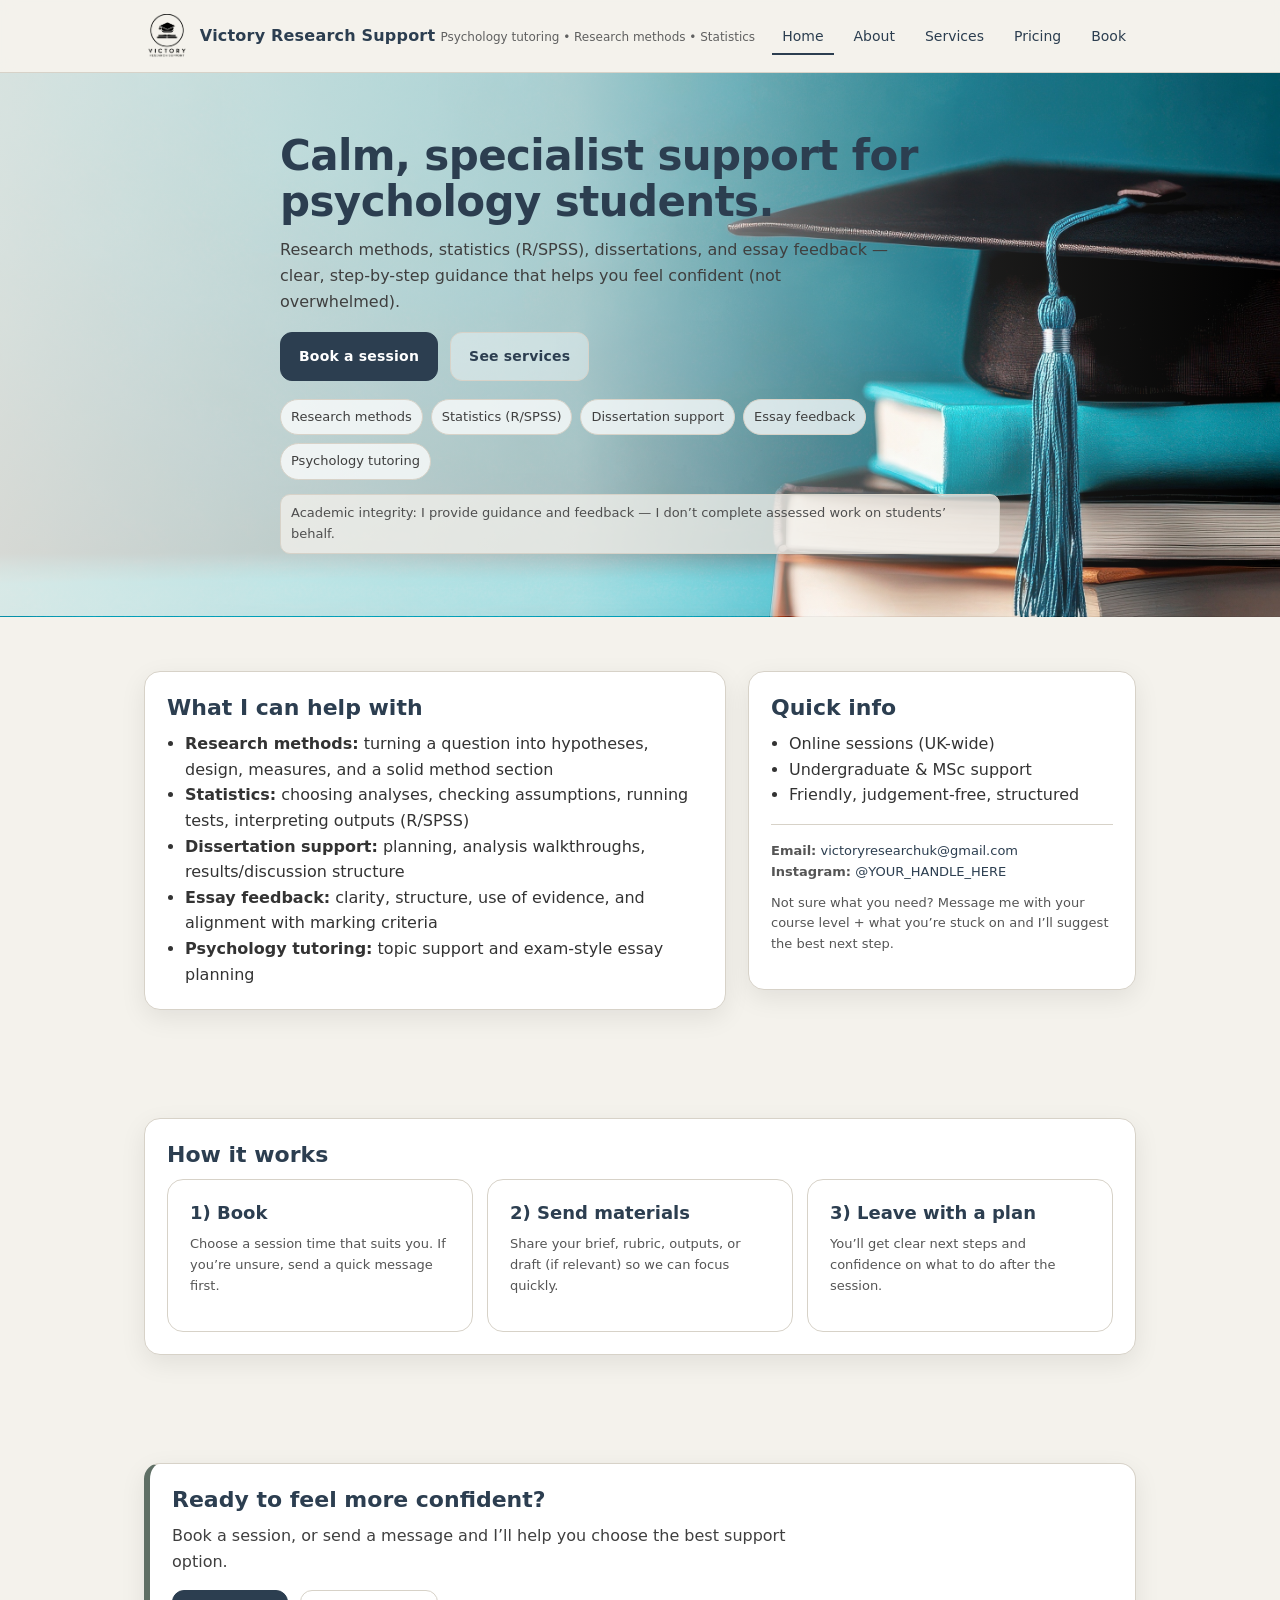
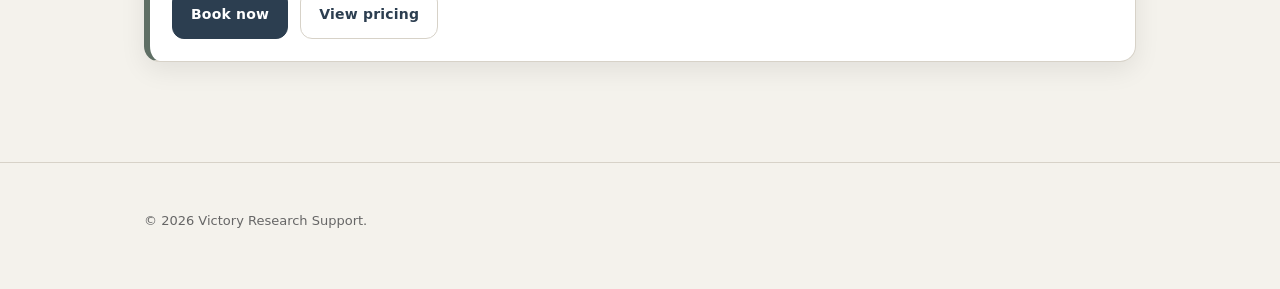
==== index.html @ 33cc338d "Update index.html" ====
<!doctype html>
<html lang="en">
<head>
  <meta charset="utf-8" />
  <meta name="viewport" content="width=device-width, initial-scale=1" />

  <title>Victory Research Support | Psychology Tutoring, Research Methods & Statistics</title>
  <meta name="description" content="Calm, specialist support for UK psychology students: research methods, statistics (R/SPSS), dissertation guidance, essay feedback, and 1:1 psychology tutoring." />

  <!-- Favicon -->
  <link rel="icon" type="image/png" href="assets/favicon.png" />

  <!-- Site CSS -->
  <link rel="stylesheet" href="assets/style.css" />
</head>

<body>
<header>
  <div class="container nav">
    <div class="brand">
      <a href="index.html" style="display:flex; align-items:center; gap:10px; text-decoration:none;">
        <img src="assets/logo.png" alt="Victory Research Support logo" class="logo">
        <div>
          <strong>Victory Research Support</strong>
          <span class="tag-desktop">Psychology tutoring • Research methods • Statistics </span>
          <span class="tag-mobile">Psychology • Methods • Statistics </span>
        </div>
      </a>
    </div>

    <nav class="links">
      <a class="active" href="index.html">Home</a>
      <a href="about.html">About</a>
      <a href="services.html">Services</a>
      <a href="pricing.html">Pricing</a>
      <a href="contact.html">Book</a>
    </nav>
  </div>
</header>

<main>

  <!-- HERO (Banner image + overlay text) -->
  <section class="hero-banner" style="
    position:relative;
    min-height:480px;
    display:flex;
    align-items:center;
    background-image:url('assets/banner.jpeg');
    background-size:cover;
    background-position:center;
  ">
    <!-- soft overlay for readable text -->
    <div style="
      position:absolute; inset:0;
      background: linear-gradient(to right,
        rgba(244,242,236,0.88) 0%,
        rgba(244,242,236,0.68) 45%,
        rgba(244,242,236,0.12) 75%,
        rgba(244,242,236,0.00) 100%);
    "></div>

    <div class="container" style="position:relative; z-index:1;">
      <div style="max-width:720px; padding-top:10px;">
        <h1 style="margin-top:0;">Calm, specialist support for psychology students.</h1>
        <p class="subtitle" style="max-width:620px;">
          Research methods, statistics (R/SPSS), dissertations, and essay feedback — clear, step-by-step guidance that helps you feel confident (not overwhelmed).
        </p>

        <div class="cta-row">
          <a class="btn" href="contact.html">Book a session</a>
          <a class="btn secondary" href="services.html">See services</a>
        </div>

        <div class="pill-row" style="margin-top:18px;">
          <span class="pill">Research methods</span>
          <span class="pill">Statistics (R/SPSS)</span>
          <span class="pill">Dissertation support</span>
          <span class="pill">Essay feedback</span>
          <span class="pill">Psychology tutoring</span>
        </div>

        <p class="small" style="
          margin-top:14px;
          color:#4f4f4f;
          background: rgba(244,242,236,0.75);
          display:inline-block;
          padding:8px 10px;
          border-radius:10px;
          border:1px solid var(--soft);
        ">
          Academic integrity: I provide guidance and feedback — I don’t complete assessed work on students’ behalf.
        </p>

      </div>
    </div>
  </section>

  <!-- QUICK INFO + WHO IT'S FOR -->
  <section style="padding:26px 0;">
    <div class="container">
      <div class="hero-grid">
        <div class="card">
          <h2 style="margin-top:0;">What I can help with</h2>
          <ul>
            <li><strong>Research methods:</strong> turning a question into hypotheses, design, measures, and a solid method section</li>
            <li><strong>Statistics:</strong> choosing analyses, checking assumptions, running tests, interpreting outputs (R/SPSS)</li>
            <li><strong>Dissertation support:</strong> planning, analysis walkthroughs, results/discussion structure</li>
            <li><strong>Essay feedback:</strong> clarity, structure, use of evidence, and alignment with marking criteria</li>
            <li><strong>Psychology tutoring:</strong> topic support and exam-style essay planning</li>
          </ul>
        </div>

        <div class="card">
          <h2 style="margin-top:0;">Quick info</h2>
          <ul>
            <li>Online sessions (UK-wide)</li>
            <li>Undergraduate & MSc support</li>
            <li>Friendly, judgement-free, structured</li>
          </ul>

          <hr style="border:none;border-top:1px solid var(--soft); margin:16px 0;">

          <p class="small" style="margin:0;">
            <strong>Email:</strong> <a href="mailto:victoryresearchuk@gmail.com">victoryresearchuk@gmail.com</a><br/>
            <strong>Instagram:</strong> <a href="https://instagram.com/YOUR_HANDLE_HERE">@YOUR_HANDLE_HERE</a>
          </p>

          <p class="small" style="margin-top:10px;">
            Not sure what you need? Message me with your course level + what you’re stuck on and I’ll suggest the best next step.
          </p>
        </div>
      </div>
    </div>
  </section>

  <!-- 3 STEP PROCESS -->
  <section style="padding:26px 0;">
    <div class="container">
      <div class="card">
        <h2 style="margin-top:0;">How it works</h2>
        <div class="grid-3">
          <div class="card" style="box-shadow:none;">
            <h2 style="font-size:18px;margin-top:0;">1) Book</h2>
            <p class="small">Choose a session time that suits you. If you’re unsure, send a quick message first.</p>
          </div>
          <div class="card" style="box-shadow:none;">
            <h2 style="font-size:18px;margin-top:0;">2) Send materials</h2>
            <p class="small">Share your brief, rubric, outputs, or draft (if relevant) so we can focus quickly.</p>
          </div>
          <div class="card" style="box-shadow:none;">
            <h2 style="font-size:18px;margin-top:0;">3) Leave with a plan</h2>
            <p class="small">You’ll get clear next steps and confidence on what to do after the session.</p>
          </div>
        </div>
      </div>
    </div>
  </section>

  <!-- CALL TO ACTION -->
  <section style="padding:26px 0 42px;">
    <div class="container">
      <div class="card" style="border-left:6px solid var(--sage);">
        <h2 style="margin-top:0;">Ready to feel more confident?</h2>
        <p class="subtitle" style="margin-bottom:14px;">
          Book a session, or send a message and I’ll help you choose the best support option.
        </p>
        <div class="cta-row">
          <a class="btn" href="contact.html">Book now</a>
          <a class="btn secondary" href="pricing.html">View pricing</a>
        </div>
      </div>
    </div>
  </section>

  <footer>
    <div class="container">
      © <span id="year"></span> Victory Research Support.
    </div>
  </footer>

</main>

<script>
  document.getElementById("year").textContent = new Date().getFullYear();
</script>
</body>
</html>
---- assets/style.css ----
:root{
  --sage:#5F6F65;
  --navy:#2C3E50;
  --cream:#F4F2EC;
  --text:#333333;
  --soft:#D7D2C8;
  --white:#FFFFFF;

  /* subtle “site” values */
  --radius: 16px;
  --shadow: 0 8px 26px rgba(0,0,0,0.08);
}

*{box-sizing:border-box}

html, body { height: 100%; }

body{
  margin:0;
  font-family: ui-sans-serif, system-ui, -apple-system, Segoe UI, Roboto, Helvetica, Arial;
  color:var(--text);
  background:var(--cream);
  line-height:1.6;
}

a{color:var(--navy); text-decoration:none}
a:hover{text-decoration:underline}

.container{
  max-width:1040px;
  margin:0 auto;
  padding:28px 24px; /* slightly more breathing room */
}

/* ---------------------------
   Header / Nav
--------------------------- */

header{
  position:sticky;
  top:0;
  background:rgba(244,242,236,0.92);
  backdrop-filter: blur(8px);
  border-bottom:1px solid var(--soft);
  z-index:10;
}

header .container{
  padding-top:14px;
  padding-bottom:14px;
}

.nav{
  display:flex;
  align-items:center;
  justify-content:space-between;
  gap:16px;
}

/* Brand block */
.brand{
  display:flex;
  flex-direction:column;
  gap:2px;
}

.brand strong{
  color:var(--navy);
  font-size:16px;
  letter-spacing:0.2px;
  line-height:1.2;
}

.brand span{
  font-size:12px;
  color:#606060;
}

/* Logo */
.logo{
  height:44px;  /* slightly smaller = cleaner header */
  width:auto;
  display:block;
}

/* Nav links */
.links{
  display:flex;
  flex-wrap:wrap;
  align-items:center;
  gap:10px;
  font-size:14px;
}

.links a{
  padding:8px 10px;
  border-radius:10px;
  color:var(--navy);
  font-weight:500;
  text-decoration:none;
  transition: background 0.15s ease, transform 0.15s ease;
}

.links a:hover{
  background:rgba(255,255,255,0.6);
  text-decoration:none;
}

.links a.active{
  background:transparent;
  border:none;
  border-radius:0;
  box-shadow: inset 0 -2px 0 var(--navy); /* clean underline active state */
}

/* ---------------------------
   Cards / Typography
--------------------------- */

.card{
  background:var(--white);
  border:1px solid var(--soft);
  border-radius:var(--radius);
  padding:22px;
  box-shadow: var(--shadow);
}

h1{
  margin:0 0 12px;
  color:var(--navy);
  line-height:1.1;
  font-size:42px;
  letter-spacing:-0.6px;
}

h2{
  margin:0 0 10px;
  color:var(--navy);
  font-size:22px;
  line-height:1.25;
}

p{margin:0 0 12px}

.small{
  font-size:13px;
  color:#555;
}

/* ---------------------------
   Layout blocks
--------------------------- */

section{
  padding:22px 0;
}

.hero{
  padding:42px 0 18px;
}

.hero-grid{
  display:grid;
  grid-template-columns: 1.2fr 0.8fr;
  gap:22px;
  align-items:start;
}

.subtitle{
  font-size:16px;
  margin:0 0 18px;
  color:#3f3f3f;
  max-width: 62ch;
}

/* Pills */
.pill-row{
  display:flex;
  flex-wrap:wrap;
  gap:8px;          /* tighter */
  margin-top:14px;
}

.pill{
  border:1px solid var(--soft);
  background: rgba(255,255,255,0.75);
  padding:7px 10px; /* slightly tighter */
  border-radius:999px;
  font-size:13px;
  color:#3f3f3f;
}

/* Buttons */
.cta-row{
  display:flex;
  flex-wrap:wrap;
  gap:12px;
  margin-top:16px;
}

.btn{
  display:inline-block;
  padding:12px 18px;
  border-radius:12px;
  border:1px solid var(--navy);
  background:var(--navy);
  color:#fff;
  font-weight:600;
  font-size:14px;
  letter-spacing:0.2px;
  text-decoration:none;
  transition: transform 0.15s ease, opacity 0.15s ease;
}

.btn:hover{
  opacity:0.92;
  transform: translateY(-1px);
  text-decoration:none;
}

.btn.secondary{
  background:rgba(255,255,255,0.4);
  color:var(--navy);
  border:1px solid var(--soft);
}

.btn.secondary:hover{
  background:rgba(255,255,255,0.65);
}

/* 3-column grids */
.grid-3{
  display:grid;
  grid-template-columns: repeat(3, 1fr);
  gap:14px;
}

ul{
  margin:10px 0 0;
  padding-left:18px;
}

/* Footer */
footer{
  margin-top:30px;
  padding:20px 0 30px;
  border-top:1px solid var(--soft);
  color:#666;
  font-size:13px;
}

/* ---------------------------
   Hero banner helper class (optional)
   If you use .hero-banner in index.html
--------------------------- */

.hero-banner{
  border-bottom:1px solid rgba(0,0,0,0.06);
}

/* ---------------------------
   Responsive
--------------------------- */

@media (max-width: 860px){
  .hero-grid{grid-template-columns:1fr}
  h1{font-size:34px}
  .grid-3{grid-template-columns:1fr}
}

@media (max-width: 600px){
  .container{ padding:22px 16px; }
  header .container{ padding-top:12px; padding-bottom:12px; }

  .links{
    gap:6px;
    justify-content:flex-end;
  }

  .links a{
    padding:8px 8px;
  }

  .logo{ height:40px; }
}
/* ---------------------------
   Mobile improvements
--------------------------- */
@media (max-width: 700px){

  /* Header: stack brand + nav */
  .nav{
    flex-direction: column;
    align-items: flex-start;
    gap: 10px;
  }

  /* Keep brand compact */
  .brand a{
    align-items: center !important;
    gap: 10px !important;
  }

  .brand strong{
    font-size: 15px;
  }

  .brand span{
    font-size: 12px;
    line-height: 1.2;
    max-width: 32ch;     /* prevents the tagline from sprawling */
  }

  /* Nav: tidy “chips” row */
  .links{
    width: 100%;
    justify-content: flex-start;
    gap: 8px;
  }

  .links a{
    background: rgba(255,255,255,0.65);
    border: 1px solid var(--soft);
    border-radius: 999px;
    padding: 8px 12px;
    font-size: 13px;
    line-height: 1;
  }

  .links a.active{
    box-shadow: none;
    border-color: var(--navy);
    background: rgba(255,255,255,0.9);
  }

  /* Hero: reduce text sizes + spacing */
  h1{
    font-size: 30px;
    line-height: 1.1;
  }

  .subtitle{
    font-size: 15px;
    margin-bottom: 14px;
  }

  /* Buttons: full width feels nicer on mobile */
  .cta-row{
    flex-direction: column;
    align-items: stretch;
    gap: 10px;
  }

  .btn{
    width: 100%;
    text-align: center;
    padding: 12px 16px;
    border-radius: 14px;
  }

  /* Pills: smaller + tighter */
  .pill-row{
    gap: 8px;
  }

  .pill{
    font-size: 12px;
    padding: 7px 10px;
  }

  /* Reduce container padding so it doesn’t feel “squeezed” */
  .container{
    padding: 18px 16px;
  }
}
@media (max-width: 700px){
  .hero-banner{
    min-height: 420px;
  }
}
.tag-mobile{ display:none; }

@media (max-width:700px){
  .tag-desktop{ display:none; }
  .tag-mobile{ display:block; }
}
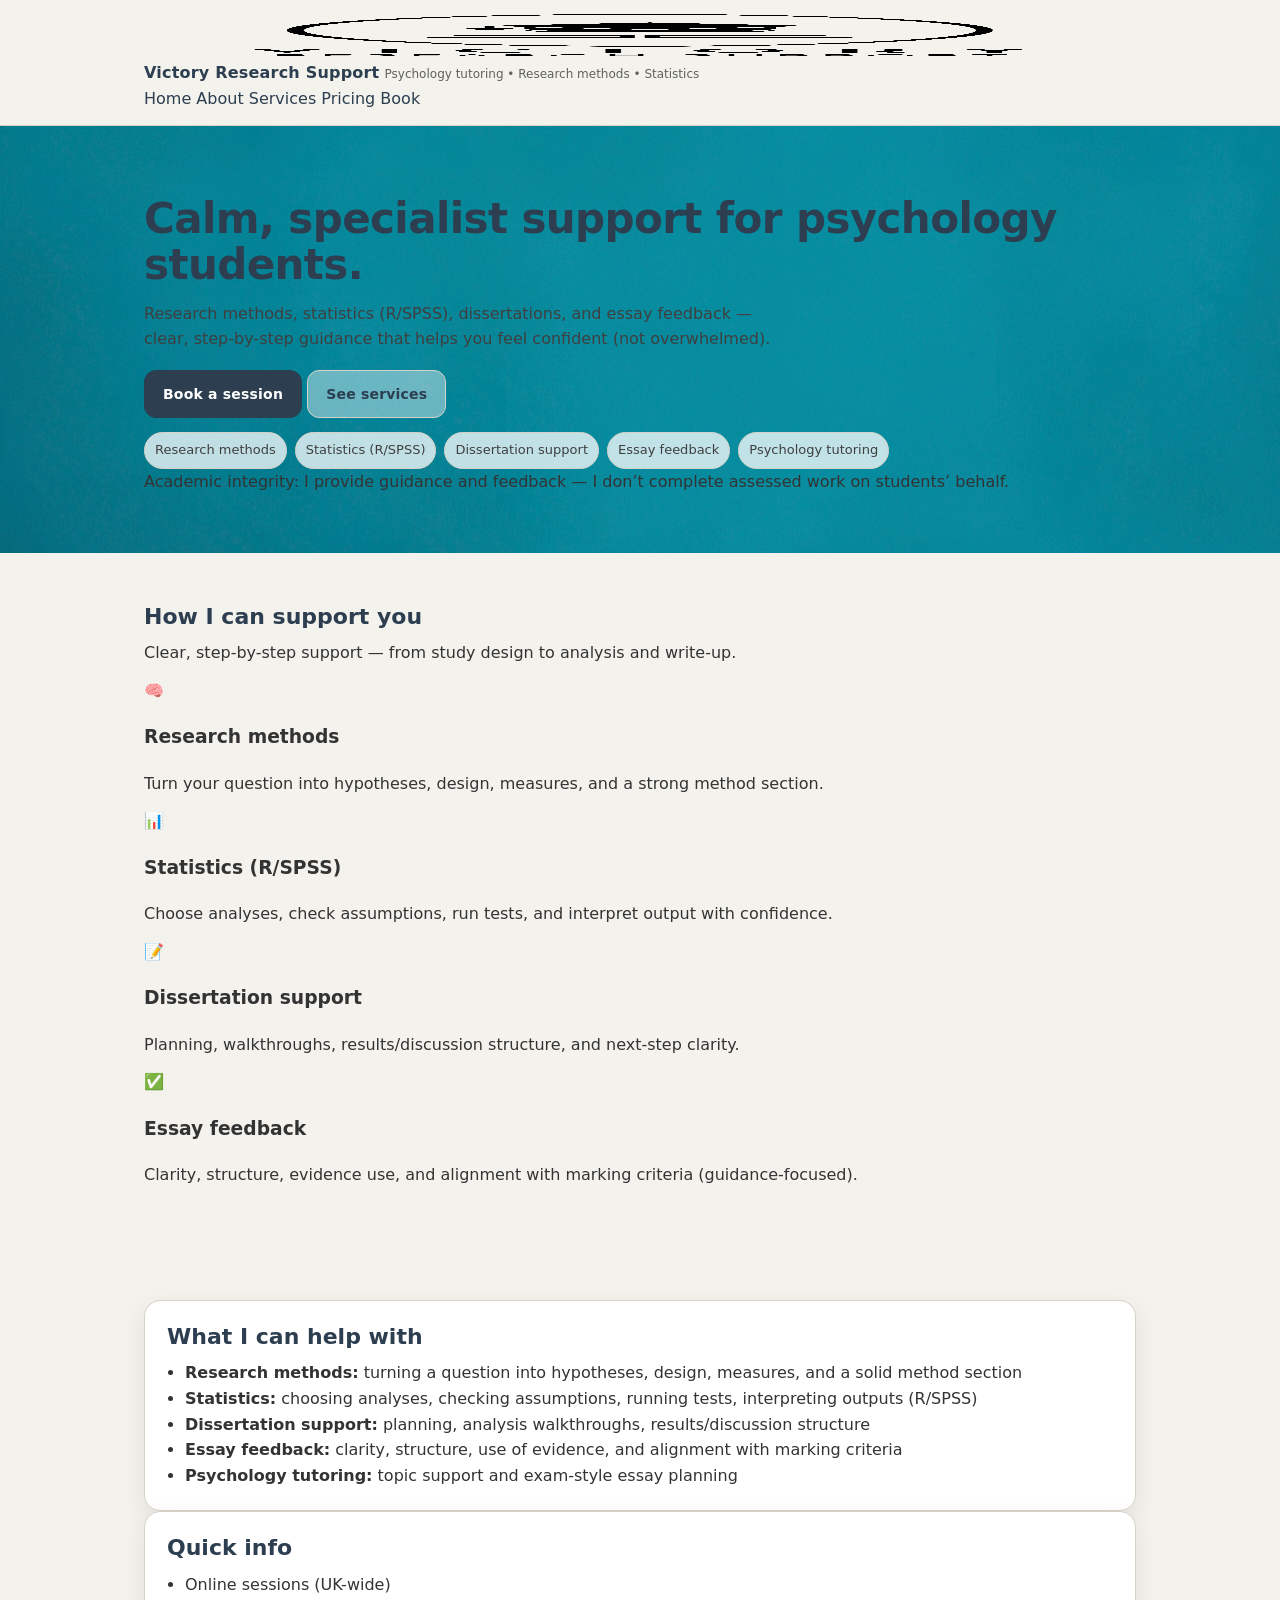
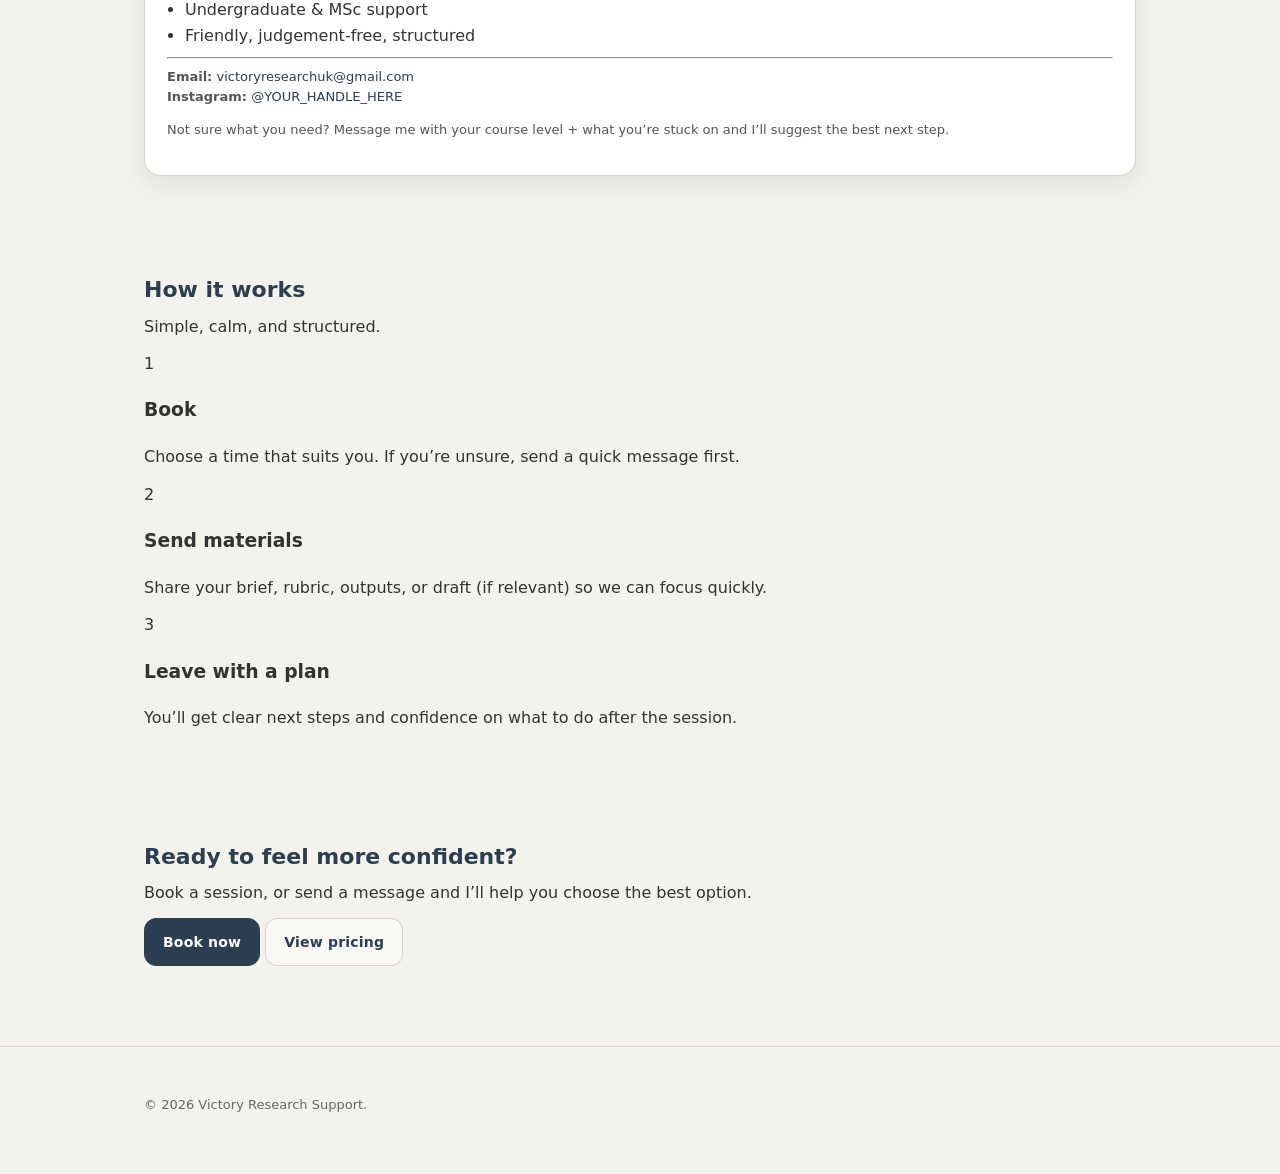
==== commit 9cbc51bc: "Update index.html" ====
--- a/index.html
+++ b/index.html
@@ -15,64 +15,50 @@
 </head>
 
 <body>
-<header>
-  <div class="container nav">
-    <div class="brand">
-      <a href="index.html" style="display:flex; align-items:center; gap:10px; text-decoration:none;">
-        <img src="assets/logo.png" alt="Victory Research Support logo" class="logo">
-        <div>
-          <strong>Victory Research Support</strong>
-          <span class="tag-desktop">Psychology tutoring • Research methods • Statistics </span>
-          <span class="tag-mobile">Psychology • Methods • Statistics </span>
-        </div>
-      </a>
-    </div>
-
-    <nav class="links">
+
+<header class="site-header">
+  <div class="container header-inner">
+
+    <a class="brand" href="index.html">
+      <img src="assets/logo.png" alt="Victory Research Support logo" class="logo" />
+      <div class="brand-text">
+        <strong>Victory Research Support</strong>
+        <span class="tag tag-desktop">Psychology tutoring • Research methods • Statistics</span>
+        <span class="tag tag-mobile">Psychology • Methods • Statistics</span>
+      </div>
+    </a>
+
+    <nav class="nav-links" aria-label="Primary navigation">
       <a class="active" href="index.html">Home</a>
       <a href="about.html">About</a>
       <a href="services.html">Services</a>
       <a href="pricing.html">Pricing</a>
       <a href="contact.html">Book</a>
     </nav>
+
   </div>
 </header>
 
 <main>
 
-  <!-- HERO (Banner image + overlay text) -->
-  <section class="hero-banner" style="
-    position:relative;
-    min-height:480px;
-    display:flex;
-    align-items:center;
-    background-image:url('assets/banner.jpeg');
-    background-size:cover;
-    background-position:center;
-  ">
-    <!-- soft overlay for readable text -->
-    <div style="
-      position:absolute; inset:0;
-      background: linear-gradient(to right,
-        rgba(244,242,236,0.88) 0%,
-        rgba(244,242,236,0.68) 45%,
-        rgba(244,242,236,0.12) 75%,
-        rgba(244,242,236,0.00) 100%);
-    "></div>
-
-    <div class="container" style="position:relative; z-index:1;">
-      <div style="max-width:720px; padding-top:10px;">
-        <h1 style="margin-top:0;">Calm, specialist support for psychology students.</h1>
-        <p class="subtitle" style="max-width:620px;">
-          Research methods, statistics (R/SPSS), dissertations, and essay feedback — clear, step-by-step guidance that helps you feel confident (not overwhelmed).
+  <!-- HERO -->
+  <section class="hero" style="background-image:url('assets/banner.jpeg');">
+    <div class="hero-overlay" aria-hidden="true"></div>
+
+    <div class="container hero-inner">
+      <div class="hero-content">
+        <h1>Calm, specialist support for psychology students.</h1>
+        <p class="subtitle">
+          Research methods, statistics (R/SPSS), dissertations, and essay feedback —
+          clear, step-by-step guidance that helps you feel confident (not overwhelmed).
         </p>
 
-        <div class="cta-row">
-          <a class="btn" href="contact.html">Book a session</a>
+        <div class="button-row">
+          <a class="btn primary" href="contact.html">Book a session</a>
           <a class="btn secondary" href="services.html">See services</a>
         </div>
 
-        <div class="pill-row" style="margin-top:18px;">
+        <div class="pill-row">
           <span class="pill">Research methods</span>
           <span class="pill">Statistics (R/SPSS)</span>
           <span class="pill">Dissertation support</span>
@@ -80,28 +66,55 @@
           <span class="pill">Psychology tutoring</span>
         </div>
 
-        <p class="small" style="
-          margin-top:14px;
-          color:#4f4f4f;
-          background: rgba(244,242,236,0.75);
-          display:inline-block;
-          padding:8px 10px;
-          border-radius:10px;
-          border:1px solid var(--soft);
-        ">
+        <p class="integrity">
           Academic integrity: I provide guidance and feedback — I don’t complete assessed work on students’ behalf.
         </p>
-
-      </div>
-    </div>
-  </section>
-
-  <!-- QUICK INFO + WHO IT'S FOR -->
-  <section style="padding:26px 0;">
-    <div class="container">
-      <div class="hero-grid">
+      </div>
+    </div>
+  </section>
+
+  <!-- FEATURE TILES STRIP -->
+  <section class="section section-alt">
+    <div class="container">
+      <div class="section-head">
+        <h2>How I can support you</h2>
+        <p class="lead">Clear, step-by-step support — from study design to analysis and write-up.</p>
+      </div>
+
+      <div class="tiles">
+        <article class="tile accent-sage">
+          <div class="tile-icon">🧠</div>
+          <h3>Research methods</h3>
+          <p>Turn your question into hypotheses, design, measures, and a strong method section.</p>
+        </article>
+
+        <article class="tile accent-navy">
+          <div class="tile-icon">📊</div>
+          <h3>Statistics (R/SPSS)</h3>
+          <p>Choose analyses, check assumptions, run tests, and interpret output with confidence.</p>
+        </article>
+
+        <article class="tile accent-amber">
+          <div class="tile-icon">📝</div>
+          <h3>Dissertation support</h3>
+          <p>Planning, walkthroughs, results/discussion structure, and next-step clarity.</p>
+        </article>
+
+        <article class="tile accent-teal">
+          <div class="tile-icon">✅</div>
+          <h3>Essay feedback</h3>
+          <p>Clarity, structure, evidence use, and alignment with marking criteria (guidance-focused).</p>
+        </article>
+      </div>
+    </div>
+  </section>
+
+  <!-- TWO CARDS: HELP + QUICK INFO -->
+  <section class="section">
+    <div class="container">
+      <div class="two-col">
         <div class="card">
-          <h2 style="margin-top:0;">What I can help with</h2>
+          <h2>What I can help with</h2>
           <ul>
             <li><strong>Research methods:</strong> turning a question into hypotheses, design, measures, and a solid method section</li>
             <li><strong>Statistics:</strong> choosing analyses, checking assumptions, running tests, interpreting outputs (R/SPSS)</li>
@@ -112,21 +125,21 @@
         </div>
 
         <div class="card">
-          <h2 style="margin-top:0;">Quick info</h2>
+          <h2>Quick info</h2>
           <ul>
             <li>Online sessions (UK-wide)</li>
             <li>Undergraduate & MSc support</li>
             <li>Friendly, judgement-free, structured</li>
           </ul>
 
-          <hr style="border:none;border-top:1px solid var(--soft); margin:16px 0;">
-
-          <p class="small" style="margin:0;">
+          <hr class="divider" />
+
+          <p class="small">
             <strong>Email:</strong> <a href="mailto:victoryresearchuk@gmail.com">victoryresearchuk@gmail.com</a><br/>
             <strong>Instagram:</strong> <a href="https://instagram.com/YOUR_HANDLE_HERE">@YOUR_HANDLE_HERE</a>
           </p>
 
-          <p class="small" style="margin-top:10px;">
+          <p class="small">
             Not sure what you need? Message me with your course level + what you’re stuck on and I’ll suggest the best next step.
           </p>
         </div>
@@ -134,46 +147,54 @@
     </div>
   </section>
 
-  <!-- 3 STEP PROCESS -->
-  <section style="padding:26px 0;">
-    <div class="container">
-      <div class="card">
-        <h2 style="margin-top:0;">How it works</h2>
-        <div class="grid-3">
-          <div class="card" style="box-shadow:none;">
-            <h2 style="font-size:18px;margin-top:0;">1) Book</h2>
-            <p class="small">Choose a session time that suits you. If you’re unsure, send a quick message first.</p>
-          </div>
-          <div class="card" style="box-shadow:none;">
-            <h2 style="font-size:18px;margin-top:0;">2) Send materials</h2>
-            <p class="small">Share your brief, rubric, outputs, or draft (if relevant) so we can focus quickly.</p>
-          </div>
-          <div class="card" style="box-shadow:none;">
-            <h2 style="font-size:18px;margin-top:0;">3) Leave with a plan</h2>
-            <p class="small">You’ll get clear next steps and confidence on what to do after the session.</p>
-          </div>
-        </div>
-      </div>
-    </div>
-  </section>
-
-  <!-- CALL TO ACTION -->
-  <section style="padding:26px 0 42px;">
-    <div class="container">
-      <div class="card" style="border-left:6px solid var(--sage);">
-        <h2 style="margin-top:0;">Ready to feel more confident?</h2>
-        <p class="subtitle" style="margin-bottom:14px;">
-          Book a session, or send a message and I’ll help you choose the best support option.
-        </p>
-        <div class="cta-row">
-          <a class="btn" href="contact.html">Book now</a>
+  <!-- HOW IT WORKS -->
+  <section class="section section-muted">
+    <div class="container">
+      <div class="section-head">
+        <h2>How it works</h2>
+        <p class="lead">Simple, calm, and structured.</p>
+      </div>
+
+      <div class="steps">
+        <div class="step">
+          <div class="step-num">1</div>
+          <h3>Book</h3>
+          <p>Choose a time that suits you. If you’re unsure, send a quick message first.</p>
+        </div>
+
+        <div class="step">
+          <div class="step-num">2</div>
+          <h3>Send materials</h3>
+          <p>Share your brief, rubric, outputs, or draft (if relevant) so we can focus quickly.</p>
+        </div>
+
+        <div class="step">
+          <div class="step-num">3</div>
+          <h3>Leave with a plan</h3>
+          <p>You’ll get clear next steps and confidence on what to do after the session.</p>
+        </div>
+      </div>
+    </div>
+  </section>
+
+  <!-- CTA STRIP -->
+  <section class="section section-cta">
+    <div class="container">
+      <div class="cta-box">
+        <div class="cta-text">
+          <h2>Ready to feel more confident?</h2>
+          <p class="lead">Book a session, or send a message and I’ll help you choose the best option.</p>
+        </div>
+
+        <div class="cta-actions">
+          <a class="btn primary" href="contact.html">Book now</a>
           <a class="btn secondary" href="pricing.html">View pricing</a>
         </div>
       </div>
     </div>
   </section>
 
-  <footer>
+  <footer class="site-footer">
     <div class="container">
       © <span id="year"></span> Victory Research Support.
     </div>
@@ -184,5 +205,6 @@
 <script>
   document.getElementById("year").textContent = new Date().getFullYear();
 </script>
+
 </body>
 </html>
--- a/assets/style.css
+++ b/assets/style.css
@@ -6,13 +6,11 @@
   --soft:#D7D2C8;
   --white:#FFFFFF;
 
-  /* subtle “site” values */
   --radius: 16px;
   --shadow: 0 8px 26px rgba(0,0,0,0.08);
 }
 
 *{box-sizing:border-box}
-
 html, body { height: 100%; }
 
 body{
@@ -29,7 +27,7 @@
 .container{
   max-width:1040px;
   margin:0 auto;
-  padding:28px 24px; /* slightly more breathing room */
+  padding:28px 24px;
 }
 
 /* ---------------------------
@@ -57,7 +55,6 @@
   gap:16px;
 }
 
-/* Brand block */
 .brand{
   display:flex;
   flex-direction:column;
@@ -76,14 +73,12 @@
   color:#606060;
 }
 
-/* Logo */
 .logo{
-  height:44px;  /* slightly smaller = cleaner header */
+  height:44px;
   width:auto;
   display:block;
 }
 
-/* Nav links */
 .links{
   display:flex;
   flex-wrap:wrap;
@@ -110,8 +105,12 @@
   background:transparent;
   border:none;
   border-radius:0;
-  box-shadow: inset 0 -2px 0 var(--navy); /* clean underline active state */
-}
+  box-shadow: inset 0 -2px 0 var(--navy);
+}
+
+/* Tagline swap (desktop default) */
+.tag-mobile { display: none; }
+.tag-desktop { display: inline; }
 
 /* ---------------------------
    Cards / Typography
@@ -151,13 +150,9 @@
    Layout blocks
 --------------------------- */
 
-section{
-  padding:22px 0;
-}
-
-.hero{
-  padding:42px 0 18px;
-}
+section{ padding:22px 0; }
+
+.hero{ padding:42px 0 18px; }
 
 .hero-grid{
   display:grid;
@@ -173,24 +168,22 @@
   max-width: 62ch;
 }
 
-/* Pills */
 .pill-row{
   display:flex;
   flex-wrap:wrap;
-  gap:8px;          /* tighter */
+  gap:8px;
   margin-top:14px;
 }
 
 .pill{
   border:1px solid var(--soft);
   background: rgba(255,255,255,0.75);
-  padding:7px 10px; /* slightly tighter */
+  padding:7px 10px;
   border-radius:999px;
   font-size:13px;
   color:#3f3f3f;
 }
 
-/* Buttons */
 .cta-row{
   display:flex;
   flex-wrap:wrap;
@@ -228,19 +221,14 @@
   background:rgba(255,255,255,0.65);
 }
 
-/* 3-column grids */
 .grid-3{
   display:grid;
   grid-template-columns: repeat(3, 1fr);
   gap:14px;
 }
 
-ul{
-  margin:10px 0 0;
-  padding-left:18px;
-}
-
-/* Footer */
+ul{ margin:10px 0 0; padding-left:18px; }
+
 footer{
   margin-top:30px;
   padding:20px 0 30px;
@@ -249,11 +237,7 @@
   font-size:13px;
 }
 
-/* ---------------------------
-   Hero banner helper class (optional)
-   If you use .hero-banner in index.html
---------------------------- */
-
+/* Hero banner helper */
 .hero-banner{
   border-bottom:1px solid rgba(0,0,0,0.06);
 }
@@ -263,55 +247,46 @@
 --------------------------- */
 
 @media (max-width: 860px){
-  .hero-grid{grid-template-columns:1fr}
-  h1{font-size:34px}
-  .grid-3{grid-template-columns:1fr}
-}
-
-@media (max-width: 600px){
-  .container{ padding:22px 16px; }
+  .hero-grid{ grid-template-columns:1fr; }
+  h1{ font-size:34px; }
+  .grid-3{ grid-template-columns:1fr; }
+}
+
+/* ONE mobile breakpoint so rules don't fight */
+@media (max-width: 700px){
+
+  /* container spacing */
+  .container{ padding:18px 16px; }
   header .container{ padding-top:12px; padding-bottom:12px; }
 
-  .links{
-    gap:6px;
-    justify-content:flex-end;
-  }
-
-  .links a{
-    padding:8px 8px;
-  }
-
-  .logo{ height:40px; }
-}
-/* ---------------------------
-   Mobile improvements
---------------------------- */
-@media (max-width: 700px){
-
-  /* Header: stack brand + nav */
+  /* header layout */
   .nav{
     flex-direction: column;
     align-items: flex-start;
     gap: 10px;
   }
 
-  /* Keep brand compact */
   .brand a{
     align-items: center !important;
     gap: 10px !important;
   }
 
-  .brand strong{
-    font-size: 15px;
-  }
-
-  .brand span{
-    font-size: 12px;
+  .logo{ height:40px; }
+
+  .brand strong{ font-size:15px; }
+
+  /* tagline swap */
+  .tag-desktop{ display:none; }
+  .tag-mobile{ display:inline; }
+
+  /* keep tagline from sprawling */
+  .tag-mobile{
     line-height: 1.2;
-    max-width: 32ch;     /* prevents the tagline from sprawling */
-  }
-
-  /* Nav: tidy “chips” row */
+    max-width: 34ch;
+    display: inline-block;
+  }
+
+  /* nav chips */
   .links{
     width: 100%;
     justify-content: flex-start;
@@ -333,7 +308,7 @@
     background: rgba(255,255,255,0.9);
   }
 
-  /* Hero: reduce text sizes + spacing */
+  /* hero text */
   h1{
     font-size: 30px;
     line-height: 1.1;
@@ -344,7 +319,7 @@
     margin-bottom: 14px;
   }
 
-  /* Buttons: full width feels nicer on mobile */
+  /* buttons full-width */
   .cta-row{
     flex-direction: column;
     align-items: stretch;
@@ -358,29 +333,20 @@
     border-radius: 14px;
   }
 
-  /* Pills: smaller + tighter */
-  .pill-row{
-    gap: 8px;
-  }
-
+  /* pills tighter */
   .pill{
     font-size: 12px;
     padding: 7px 10px;
   }
 
-  /* Reduce container padding so it doesn’t feel “squeezed” */
-  .container{
-    padding: 18px 16px;
-  }
-}
-@media (max-width: 700px){
+  /* hero banner height on mobile */
   .hero-banner{
     min-height: 420px;
   }
-}
-.tag-mobile{ display:none; }
-
-@media (max-width:700px){
-  .tag-desktop{ display:none; }
-  .tag-mobile{ display:block; }
-}
+  @media (max-width: 700px){
+    .hero-banner h1,
+    .hero-banner .subtitle{
+      max-width: 34ch;   /* keeps text left where overlay is strongest */
+    }
+  }
+}
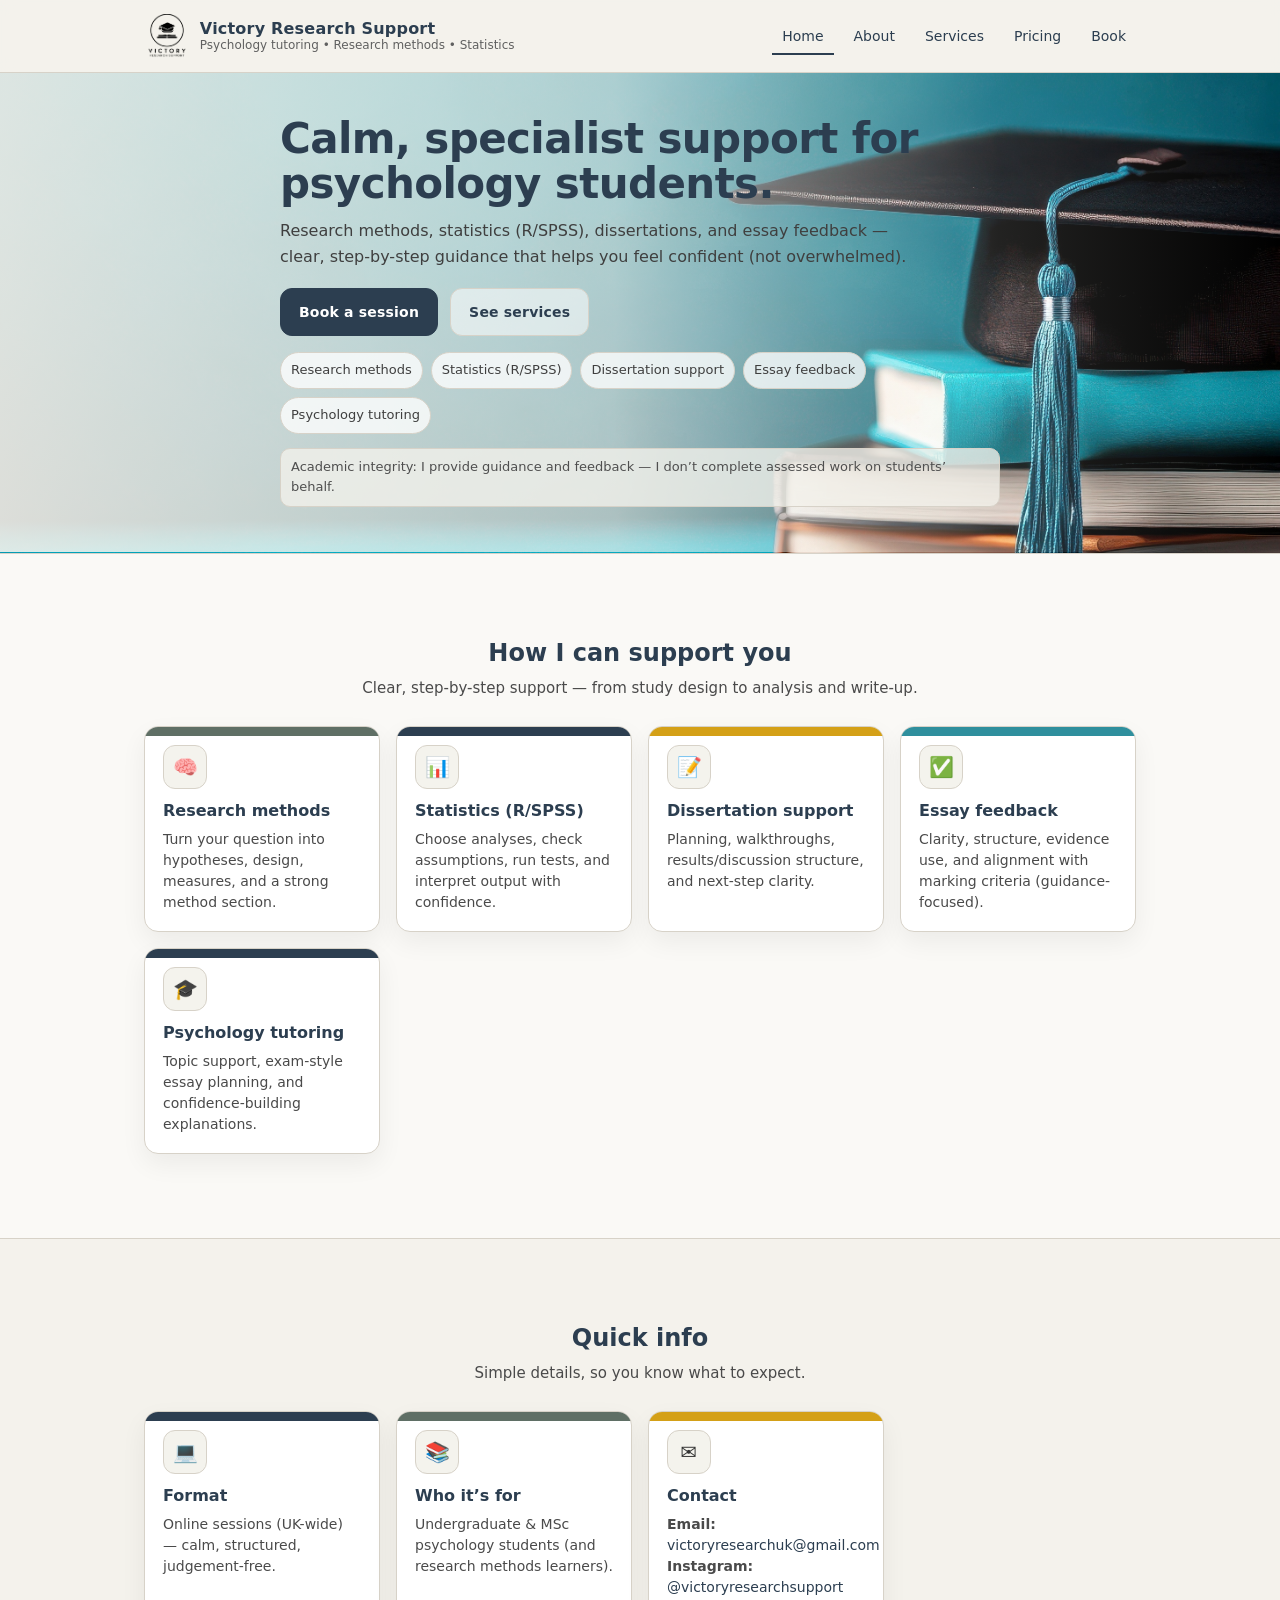
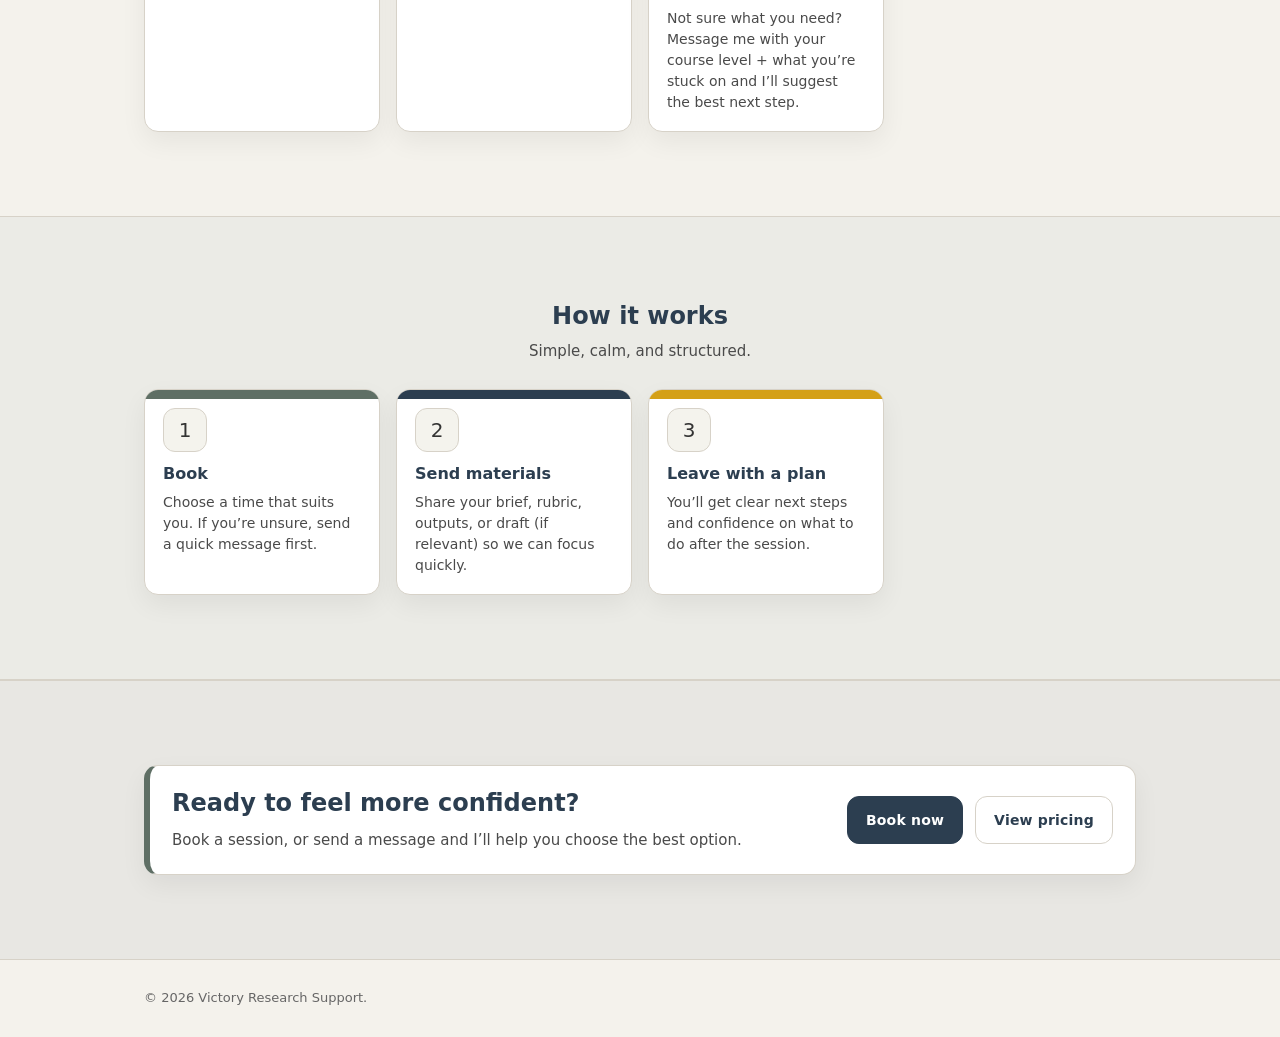
==== commit 4b010a62: "Update index.html" ====
--- a/index.html
+++ b/index.html
@@ -7,10 +7,7 @@
   <title>Victory Research Support | Psychology Tutoring, Research Methods & Statistics</title>
   <meta name="description" content="Calm, specialist support for UK psychology students: research methods, statistics (R/SPSS), dissertation guidance, essay feedback, and 1:1 psychology tutoring." />
 
-  <!-- Favicon -->
   <link rel="icon" type="image/png" href="assets/favicon.png" />
-
-  <!-- Site CSS -->
   <link rel="stylesheet" href="assets/style.css" />
 </head>
 
@@ -73,7 +70,7 @@
     </div>
   </section>
 
-  <!-- FEATURE TILES STRIP -->
+  <!-- HOW I CAN SUPPORT YOU (TILES) -->
   <section class="section section-alt">
     <div class="container">
       <div class="section-head">
@@ -81,7 +78,7 @@
         <p class="lead">Clear, step-by-step support — from study design to analysis and write-up.</p>
       </div>
 
-      <div class="tiles">
+      <div class="tiles tiles-5">
         <article class="tile accent-sage">
           <div class="tile-icon">🧠</div>
           <h3>Research methods</h3>
@@ -105,49 +102,53 @@
           <h3>Essay feedback</h3>
           <p>Clarity, structure, evidence use, and alignment with marking criteria (guidance-focused).</p>
         </article>
-      </div>
-    </div>
-  </section>
-
-  <!-- TWO CARDS: HELP + QUICK INFO -->
+
+        <article class="tile accent-plum">
+          <div class="tile-icon">🎓</div>
+          <h3>Psychology tutoring</h3>
+          <p>Topic support, exam-style essay planning, and confidence-building explanations.</p>
+        </article>
+      </div>
+    </div>
+  </section>
+
+  <!-- QUICK INFO (SAME TILE STYLE) -->
   <section class="section">
     <div class="container">
-      <div class="two-col">
-        <div class="card">
-          <h2>What I can help with</h2>
-          <ul>
-            <li><strong>Research methods:</strong> turning a question into hypotheses, design, measures, and a solid method section</li>
-            <li><strong>Statistics:</strong> choosing analyses, checking assumptions, running tests, interpreting outputs (R/SPSS)</li>
-            <li><strong>Dissertation support:</strong> planning, analysis walkthroughs, results/discussion structure</li>
-            <li><strong>Essay feedback:</strong> clarity, structure, use of evidence, and alignment with marking criteria</li>
-            <li><strong>Psychology tutoring:</strong> topic support and exam-style essay planning</li>
-          </ul>
-        </div>
-
-        <div class="card">
-          <h2>Quick info</h2>
-          <ul>
-            <li>Online sessions (UK-wide)</li>
-            <li>Undergraduate & MSc support</li>
-            <li>Friendly, judgement-free, structured</li>
-          </ul>
-
-          <hr class="divider" />
-
-          <p class="small">
+      <div class="section-head">
+        <h2>Quick info</h2>
+        <p class="lead">Simple details, so you know what to expect.</p>
+      </div>
+
+      <div class="tiles tiles-3">
+        <article class="tile accent-navy">
+          <div class="tile-icon">💻</div>
+          <h3>Format</h3>
+          <p>Online sessions (UK-wide) — calm, structured, judgement-free.</p>
+        </article>
+
+        <article class="tile accent-sage">
+          <div class="tile-icon">📚</div>
+          <h3>Who it’s for</h3>
+          <p>Undergraduate & MSc psychology students (and research methods learners).</p>
+        </article>
+
+        <article class="tile accent-amber">
+          <div class="tile-icon">✉️</div>
+          <h3>Contact</h3>
+          <p>
             <strong>Email:</strong> <a href="mailto:victoryresearchuk@gmail.com">victoryresearchuk@gmail.com</a><br/>
-            <strong>Instagram:</strong> <a href="https://instagram.com/YOUR_HANDLE_HERE">@YOUR_HANDLE_HERE</a>
+            <strong>Instagram:</strong> <a href="https://instagram.com/victoryresearchsupport">@victoryresearchsupport</a>
           </p>
-
-          <p class="small">
+          <p class="small" style="margin-top:10px;">
             Not sure what you need? Message me with your course level + what you’re stuck on and I’ll suggest the best next step.
           </p>
-        </div>
-      </div>
-    </div>
-  </section>
-
-  <!-- HOW IT WORKS -->
+        </article>
+      </div>
+    </div>
+  </section>
+
+  <!-- HOW IT WORKS (SAME TILE STYLE) -->
   <section class="section section-muted">
     <div class="container">
       <div class="section-head">
@@ -155,24 +156,24 @@
         <p class="lead">Simple, calm, and structured.</p>
       </div>
 
-      <div class="steps">
-        <div class="step">
-          <div class="step-num">1</div>
+      <div class="tiles tiles-3">
+        <article class="tile accent-sage">
+          <div class="tile-icon">1</div>
           <h3>Book</h3>
           <p>Choose a time that suits you. If you’re unsure, send a quick message first.</p>
-        </div>
-
-        <div class="step">
-          <div class="step-num">2</div>
+        </article>
+
+        <article class="tile accent-navy">
+          <div class="tile-icon">2</div>
           <h3>Send materials</h3>
           <p>Share your brief, rubric, outputs, or draft (if relevant) so we can focus quickly.</p>
-        </div>
-
-        <div class="step">
-          <div class="step-num">3</div>
+        </article>
+
+        <article class="tile accent-amber">
+          <div class="tile-icon">3</div>
           <h3>Leave with a plan</h3>
           <p>You’ll get clear next steps and confidence on what to do after the session.</p>
-        </div>
+        </article>
       </div>
     </div>
   </section>
--- a/assets/style.css
+++ b/assets/style.css
@@ -7,11 +7,12 @@
   --white:#FFFFFF;
 
   --radius: 16px;
-  --shadow: 0 8px 26px rgba(0,0,0,0.08);
-}
-
-*{box-sizing:border-box}
-html, body { height: 100%; }
+  --shadow: 0 10px 26px rgba(0,0,0,0.08);
+}
+
+*{ box-sizing:border-box; }
+
+html, body{ height:100%; }
 
 body{
   margin:0;
@@ -21,8 +22,8 @@
   line-height:1.6;
 }
 
-a{color:var(--navy); text-decoration:none}
-a:hover{text-decoration:underline}
+a{ color:var(--navy); text-decoration:none; }
+a:hover{ text-decoration:underline; }
 
 .container{
   max-width:1040px;
@@ -30,56 +31,58 @@
   padding:28px 24px;
 }
 
-/* ---------------------------
-   Header / Nav
---------------------------- */
-
-header{
+/* ---------------- Header ---------------- */
+
+.site-header{
   position:sticky;
   top:0;
+  z-index:10;
   background:rgba(244,242,236,0.92);
   backdrop-filter: blur(8px);
   border-bottom:1px solid var(--soft);
-  z-index:10;
-}
-
-header .container{
+}
+
+.header-inner{
+  display:flex;
+  align-items:center;
+  justify-content:space-between;
+  gap:16px;
   padding-top:14px;
   padding-bottom:14px;
 }
 
-.nav{
-  display:flex;
-  align-items:center;
-  justify-content:space-between;
-  gap:16px;
-}
-
 .brand{
   display:flex;
-  flex-direction:column;
-  gap:2px;
-}
-
-.brand strong{
+  align-items:center;
+  gap:10px;
+  text-decoration:none;
+}
+
+.logo{
+  height:44px;
+  width:auto;
+  display:block;
+}
+
+.brand-text strong{
+  display:block;
   color:var(--navy);
   font-size:16px;
   letter-spacing:0.2px;
   line-height:1.2;
 }
 
-.brand span{
+.tag{
+  display:block;
   font-size:12px;
   color:#606060;
-}
-
-.logo{
-  height:44px;
-  width:auto;
-  display:block;
-}
-
-.links{
+  line-height:1.2;
+}
+
+.tag-mobile{ display:none; }
+.tag-desktop{ display:block; }
+
+.nav-links{
   display:flex;
   flex-wrap:wrap;
   align-items:center;
@@ -87,34 +90,147 @@
   font-size:14px;
 }
 
-.links a{
+.nav-links a{
   padding:8px 10px;
   border-radius:10px;
-  color:var(--navy);
   font-weight:500;
+  transition: background 0.15s ease;
+}
+
+.nav-links a:hover{
+  background: rgba(255,255,255,0.6);
   text-decoration:none;
-  transition: background 0.15s ease, transform 0.15s ease;
-}
-
-.links a:hover{
-  background:rgba(255,255,255,0.6);
-  text-decoration:none;
-}
-
-.links a.active{
-  background:transparent;
-  border:none;
+}
+
+.nav-links a.active{
   border-radius:0;
   box-shadow: inset 0 -2px 0 var(--navy);
 }
 
-/* Tagline swap (desktop default) */
-.tag-mobile { display: none; }
-.tag-desktop { display: inline; }
-
-/* ---------------------------
-   Cards / Typography
---------------------------- */
+/* ---------------- Typography ---------------- */
+
+h1{
+  margin:0 0 12px;
+  color:var(--navy);
+  line-height:1.08;
+  font-size:42px;
+  letter-spacing:-0.6px;
+}
+
+h2{
+  margin:0 0 10px;
+  color:var(--navy);
+  font-size:24px;
+  line-height:1.25;
+}
+
+h3{
+  margin:0 0 8px;
+  color:var(--navy);
+  font-size:16px;
+  line-height:1.25;
+}
+
+p{ margin:0 0 12px; }
+
+.small{ font-size:13px; color:#555; }
+
+.subtitle{
+  font-size:16px;
+  color:#3f3f3f;
+  max-width: 62ch;
+  margin:0 0 18px;
+}
+
+.lead{
+  margin:0;
+  color:#4a4a4a;
+  font-size:15px;
+}
+
+/* ---------------- Buttons / Pills ---------------- */
+
+.button-row{
+  display:flex;
+  flex-wrap:wrap;
+  gap:12px;
+  margin-top:16px;
+}
+
+.btn{
+  display:inline-block;
+  padding:12px 18px;
+  border-radius:12px;
+  font-weight:700;
+  font-size:14px;
+  letter-spacing:0.2px;
+  border:1px solid var(--soft);
+  transition: transform 0.15s ease, opacity 0.15s ease, background 0.15s ease;
+}
+
+.btn.primary{
+  background:var(--navy);
+  border-color: var(--navy);
+  color:#fff;
+}
+
+.btn.secondary{
+  background:rgba(255,255,255,0.55);
+  color:var(--navy);
+}
+
+.btn:hover{
+  opacity:0.92;
+  transform: translateY(-1px);
+  text-decoration:none;
+}
+
+.pill-row{
+  display:flex;
+  flex-wrap:wrap;
+  gap:8px;
+  margin-top:16px;
+}
+
+.pill{
+  border:1px solid var(--soft);
+  background: rgba(255,255,255,0.78);
+  padding:7px 10px;
+  border-radius:999px;
+  font-size:13px;
+  color:#3f3f3f;
+}
+
+/* ---------------- Sections ---------------- */
+
+.section{ padding:56px 0; }
+
+.section-alt{
+  background: rgba(255,255,255,0.55);
+  border-top:1px solid var(--soft);
+  border-bottom:1px solid var(--soft);
+}
+
+.section-muted{
+  background: rgba(44,62,80,0.04);
+  border-top:1px solid var(--soft);
+  border-bottom:1px solid var(--soft);
+}
+
+.section-cta{
+  background: rgba(44,62,80,0.06);
+  border-top:1px solid var(--soft);
+}
+
+.section-head{
+  text-align:center;
+  max-width: 740px;
+  margin: 0 auto 26px;
+}
+
+.section-head h2{ margin:0 0 8px; }
+
+/* ---------------- Cards ---------------- */
 
 .card{
   background:var(--white);
@@ -124,176 +240,212 @@
   box-shadow: var(--shadow);
 }
 
-h1{
-  margin:0 0 12px;
-  color:var(--navy);
-  line-height:1.1;
-  font-size:42px;
-  letter-spacing:-0.6px;
-}
-
-h2{
-  margin:0 0 10px;
-  color:var(--navy);
-  font-size:22px;
-  line-height:1.25;
-}
-
-p{margin:0 0 12px}
-
-.small{
-  font-size:13px;
-  color:#555;
-}
-
-/* ---------------------------
-   Layout blocks
---------------------------- */
-
-section{ padding:22px 0; }
-
-.hero{ padding:42px 0 18px; }
-
-.hero-grid{
+.divider{
+  border:none;
+  border-top:1px solid var(--soft);
+  margin:16px 0;
+}
+
+.two-col{
   display:grid;
   grid-template-columns: 1.2fr 0.8fr;
   gap:22px;
   align-items:start;
 }
 
-.subtitle{
-  font-size:16px;
-  margin:0 0 18px;
-  color:#3f3f3f;
-  max-width: 62ch;
-}
-
-.pill-row{
-  display:flex;
-  flex-wrap:wrap;
-  gap:8px;
+ul{ margin:10px 0 0; padding-left:18px; }
+
+/* ---------------- Hero ---------------- */
+
+.hero{
+  position:relative;
+  display:flex;
+  align-items:center;
+  min-height:480px;
+  background-size:cover;
+  background-position:center;
+  border-bottom:1px solid rgba(0,0,0,0.06);
+}
+
+.hero-overlay{
+  position:absolute;
+  inset:0;
+  background: linear-gradient(to right,
+    rgba(244,242,236,0.90) 0%,
+    rgba(244,242,236,0.70) 48%,
+    rgba(244,242,236,0.14) 78%,
+    rgba(244,242,236,0.00) 100%);
+}
+
+.hero-inner{
+  position:relative;
+  z-index:1;
+}
+
+.hero-content{
+  max-width:720px;
+  padding-top:10px;
+}
+
+.integrity{
   margin-top:14px;
-}
-
-.pill{
-  border:1px solid var(--soft);
-  background: rgba(255,255,255,0.75);
-  padding:7px 10px;
-  border-radius:999px;
+  color:#4f4f4f;
+  background: rgba(244,242,236,0.78);
+  display:inline-block;
+  padding:8px 10px;
+  border-radius:10px;
+  border:1px solid var(--soft);
   font-size:13px;
-  color:#3f3f3f;
-}
-
-.cta-row{
-  display:flex;
-  flex-wrap:wrap;
-  gap:12px;
-  margin-top:16px;
-}
-
-.btn{
-  display:inline-block;
-  padding:12px 18px;
-  border-radius:12px;
-  border:1px solid var(--navy);
-  background:var(--navy);
-  color:#fff;
-  font-weight:600;
+}
+
+/* ---------------- Tiles (like template boxes) ---------------- */
+
+.tiles{
+  display:grid;
+  grid-template-columns: repeat(4, 1fr);
+  gap: 16px;
+}
+
+.tile{
+  background: var(--white);
+  border:1px solid var(--soft);
+  border-radius: 14px;
+  padding: 18px;
+  box-shadow: 0 10px 26px rgba(0,0,0,0.06);
+  position: relative;
+  overflow:hidden;
+}
+
+.tile::before{
+  content:"";
+  position:absolute;
+  left:0; top:0; right:0;
+  height: 9px;
+  background: var(--navy);
+}
+
+.tile-icon{
+  width: 44px;
+  height: 44px;
+  border-radius: 12px;
+  display:flex;
+  align-items:center;
+  justify-content:center;
+  background: rgba(244,242,236,0.92);
+  border: 1px solid var(--soft);
+  font-size: 20px;
+  margin-bottom: 12px;
+}
+
+.tile p{
+  margin:0;
+  color:#4a4a4a;
   font-size:14px;
-  letter-spacing:0.2px;
-  text-decoration:none;
-  transition: transform 0.15s ease, opacity 0.15s ease;
-}
-
-.btn:hover{
-  opacity:0.92;
-  transform: translateY(-1px);
-  text-decoration:none;
-}
-
-.btn.secondary{
-  background:rgba(255,255,255,0.4);
-  color:var(--navy);
-  border:1px solid var(--soft);
-}
-
-.btn.secondary:hover{
-  background:rgba(255,255,255,0.65);
-}
-
-.grid-3{
+  line-height:1.5;
+}
+
+.accent-sage::before{ background: var(--sage); }
+.accent-navy::before{ background: var(--navy); }
+.accent-amber::before{ background: #D4A017; }
+.accent-teal::before{ background: #2F8F9D; }
+
+/* ---------------- Steps ---------------- */
+
+.steps{
   display:grid;
   grid-template-columns: repeat(3, 1fr);
-  gap:14px;
-}
-
-ul{ margin:10px 0 0; padding-left:18px; }
-
-footer{
-  margin-top:30px;
-  padding:20px 0 30px;
+  gap: 16px;
+}
+
+.step{
+  background: var(--white);
+  border:1px solid var(--soft);
+  border-radius: 14px;
+  padding: 18px;
+  box-shadow: 0 10px 26px rgba(0,0,0,0.06);
+}
+
+.step-num{
+  width: 34px;
+  height: 34px;
+  border-radius: 10px;
+  display:flex;
+  align-items:center;
+  justify-content:center;
+  background: rgba(44,62,80,0.10);
+  color: var(--navy);
+  font-weight: 800;
+  margin-bottom: 10px;
+}
+
+.step p{
+  margin:0;
+  color:#4a4a4a;
+  font-size:14px;
+  line-height:1.5;
+}
+
+/* ---------------- CTA box ---------------- */
+
+.cta-box{
+  background: var(--white);
+  border:1px solid var(--soft);
+  border-radius: 14px;
+  padding: 22px;
+  display:flex;
+  align-items:center;
+  justify-content:space-between;
+  gap: 16px;
+  box-shadow: 0 10px 26px rgba(0,0,0,0.06);
+  border-left: 6px solid var(--sage);
+}
+
+.cta-actions{
+  display:flex;
+  gap: 12px;
+  flex-wrap: wrap;
+}
+
+/* ---------------- Footer ---------------- */
+
+.site-footer{
   border-top:1px solid var(--soft);
   color:#666;
   font-size:13px;
 }
 
-/* Hero banner helper */
-.hero-banner{
-  border-bottom:1px solid rgba(0,0,0,0.06);
-}
-
-/* ---------------------------
-   Responsive
---------------------------- */
+/* ---------------- Responsive ---------------- */
+
+@media (max-width: 980px){
+  .tiles{ grid-template-columns: repeat(2, 1fr); }
+}
 
 @media (max-width: 860px){
-  .hero-grid{ grid-template-columns:1fr; }
+  .two-col{ grid-template-columns: 1fr; }
   h1{ font-size:34px; }
-  .grid-3{ grid-template-columns:1fr; }
-}
-
-/* ONE mobile breakpoint so rules don't fight */
+  .steps{ grid-template-columns: 1fr; }
+}
+
 @media (max-width: 700px){
-
-  /* container spacing */
   .container{ padding:18px 16px; }
-  header .container{ padding-top:12px; padding-bottom:12px; }
-
-  /* header layout */
-  .nav{
+
+  /* Header stacks */
+  .header-inner{
     flex-direction: column;
     align-items: flex-start;
     gap: 10px;
   }
 
-  .brand a{
-    align-items: center !important;
-    gap: 10px !important;
-  }
-
   .logo{ height:40px; }
-
-  .brand strong{ font-size:15px; }
-
-  /* tagline swap */
+  .brand-text strong{ font-size:15px; }
+
+  /* Tag swap */
   .tag-desktop{ display:none; }
-  .tag-mobile{ display:inline; }
-
-  /* keep tagline from sprawling */
-  .tag-mobile{
-    line-height: 1.2;
-    max-width: 34ch;
-    display: inline-block;
-  }
-
-  /* nav chips */
-  .links{
-    width: 100%;
-    justify-content: flex-start;
-    gap: 8px;
-  }
-
-  .links a{
+  .tag-mobile{ display:block; max-width:34ch; }
+
+  /* Nav chips */
+  .nav-links{ width:100%; justify-content:flex-start; gap:8px; }
+  .nav-links a{
     background: rgba(255,255,255,0.65);
     border: 1px solid var(--soft);
     border-radius: 999px;
@@ -301,52 +453,51 @@
     font-size: 13px;
     line-height: 1;
   }
-
-  .links a.active{
-    box-shadow: none;
+  .nav-links a.active{
+    box-shadow:none;
     border-color: var(--navy);
-    background: rgba(255,255,255,0.9);
-  }
-
-  /* hero text */
-  h1{
-    font-size: 30px;
-    line-height: 1.1;
-  }
-
-  .subtitle{
-    font-size: 15px;
-    margin-bottom: 14px;
-  }
-
-  /* buttons full-width */
-  .cta-row{
+    background: rgba(255,255,255,0.92);
+  }
+
+  /* Hero readable */
+  .hero{
+    min-height:auto;
+    padding: 34px 0 26px;
+  }
+
+  .hero-overlay{
+    background: linear-gradient(to right,
+      rgba(244,242,236,0.95) 0%,
+      rgba(244,242,236,0.86) 72%,
+      rgba(244,242,236,0.45) 100%);
+  }
+
+  /* keep hero text left in overlay zone */
+  .hero h1,
+  .hero .subtitle{
+    max-width: 34ch;
+  }
+
+  h1{ font-size:30px; }
+  .subtitle{ font-size:15px; margin-bottom:14px; }
+
+  /* Buttons full width */
+  .button-row{
     flex-direction: column;
     align-items: stretch;
     gap: 10px;
   }
-
-  .btn{
-    width: 100%;
-    text-align: center;
-    padding: 12px 16px;
-    border-radius: 14px;
-  }
-
-  /* pills tighter */
-  .pill{
-    font-size: 12px;
-    padding: 7px 10px;
-  }
-
-  /* hero banner height on mobile */
-  .hero-banner{
-    min-height: 420px;
-  }
-  @media (max-width: 700px){
-    .hero-banner h1,
-    .hero-banner .subtitle{
-      max-width: 34ch;   /* keeps text left where overlay is strongest */
-    }
-  }
-}
+  .btn{ width:100%; text-align:center; }
+
+  /* Tiles + steps single column */
+  .tiles{ grid-template-columns: 1fr; }
+  .steps{ grid-template-columns: 1fr; }
+
+  .cta-box{
+    flex-direction: column;
+    align-items:flex-start;
+  }
+
+  .cta-actions{ width:100%; }
+  .cta-actions .btn{ width:100%; }
+}
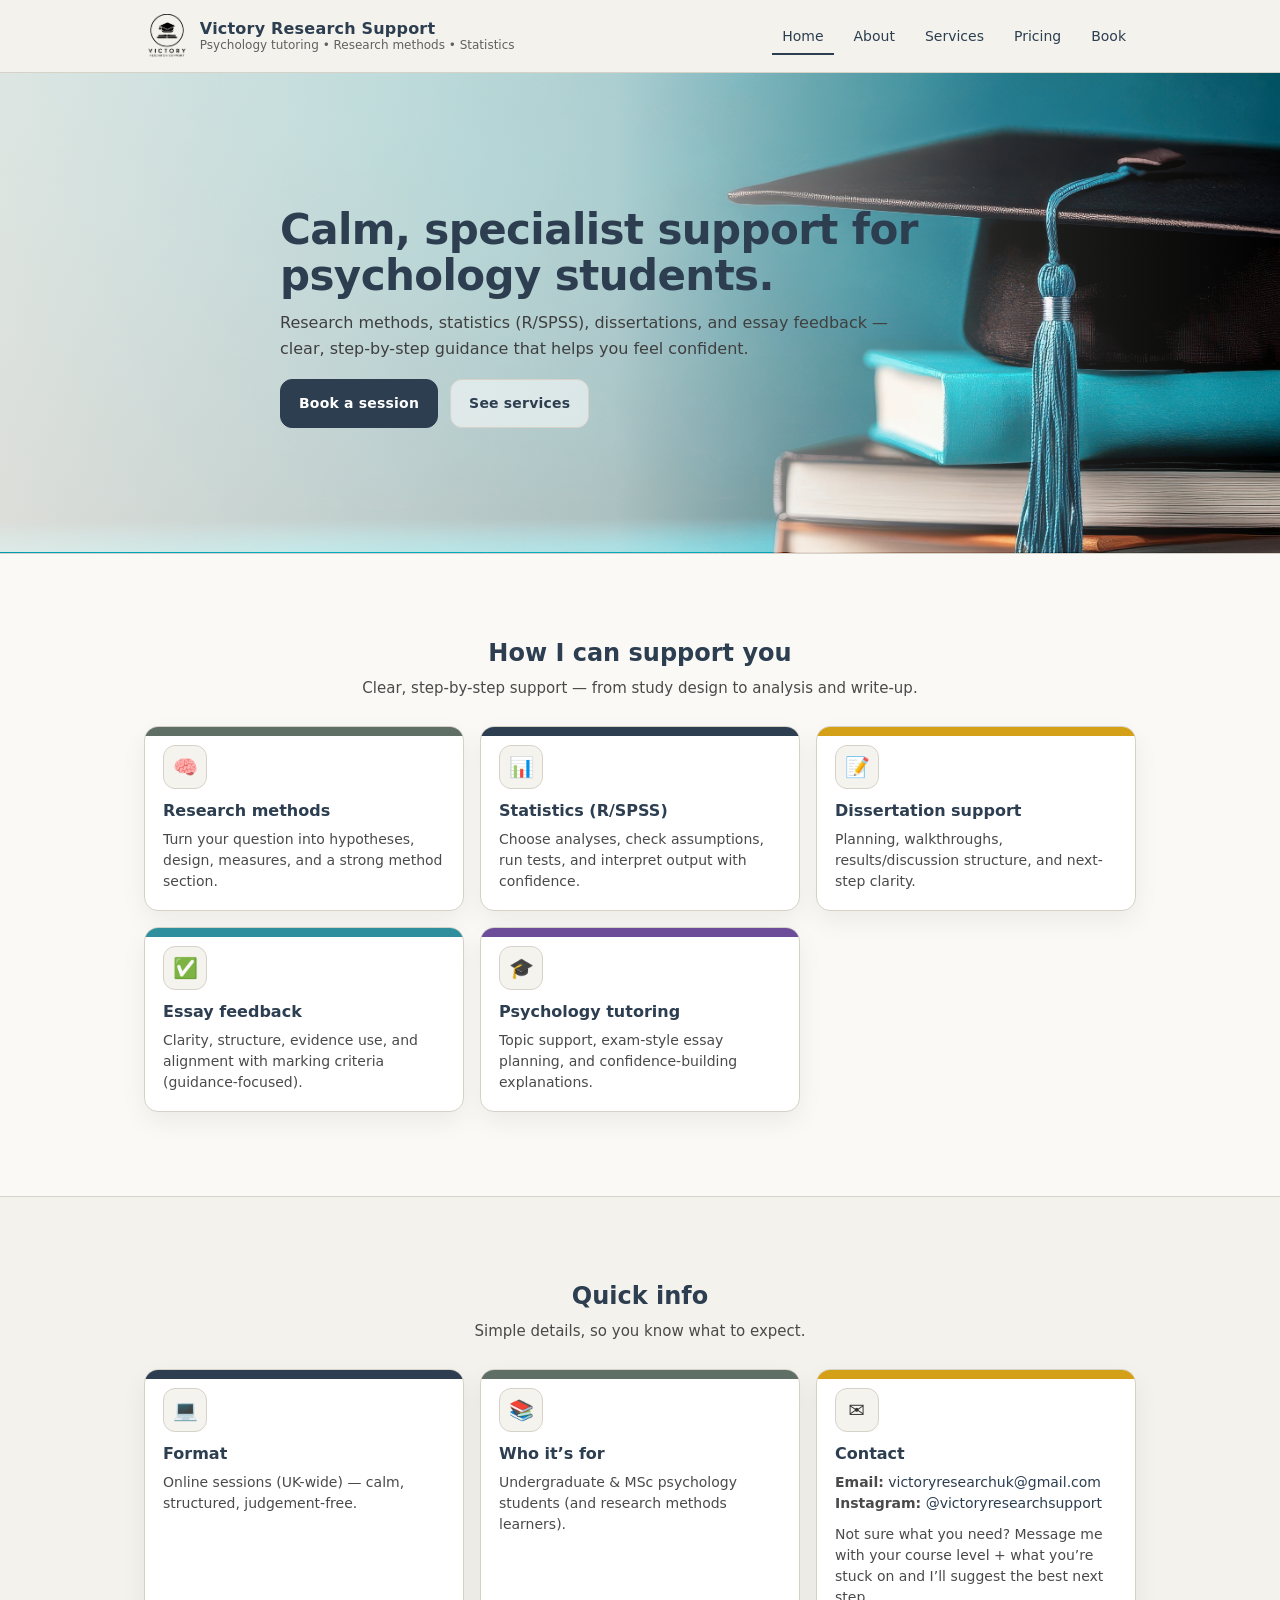
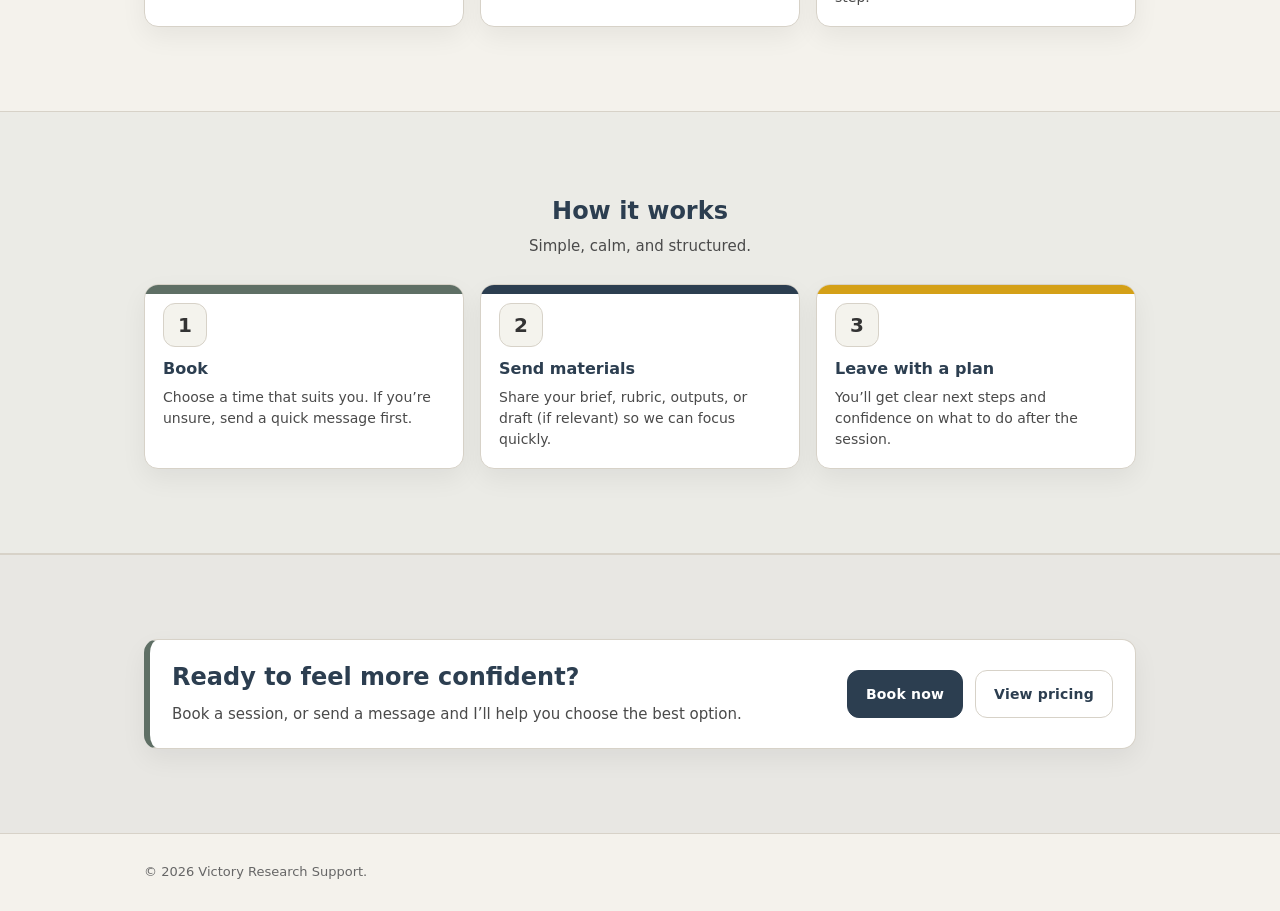
==== commit 9a1e9aa9: "Update index.html" ====
--- a/index.html
+++ b/index.html
@@ -47,25 +47,13 @@
         <h1>Calm, specialist support for psychology students.</h1>
         <p class="subtitle">
           Research methods, statistics (R/SPSS), dissertations, and essay feedback —
-          clear, step-by-step guidance that helps you feel confident (not overwhelmed).
+          clear, step-by-step guidance that helps you feel confident.
         </p>
 
         <div class="button-row">
           <a class="btn primary" href="contact.html">Book a session</a>
           <a class="btn secondary" href="services.html">See services</a>
         </div>
-
-        <div class="pill-row">
-          <span class="pill">Research methods</span>
-          <span class="pill">Statistics (R/SPSS)</span>
-          <span class="pill">Dissertation support</span>
-          <span class="pill">Essay feedback</span>
-          <span class="pill">Psychology tutoring</span>
-        </div>
-
-        <p class="integrity">
-          Academic integrity: I provide guidance and feedback — I don’t complete assessed work on students’ behalf.
-        </p>
       </div>
     </div>
   </section>
--- a/assets/style.css
+++ b/assets/style.css
@@ -230,31 +230,6 @@
 
 .section-head h2{ margin:0 0 8px; }
 
-/* ---------------- Cards ---------------- */
-
-.card{
-  background:var(--white);
-  border:1px solid var(--soft);
-  border-radius:var(--radius);
-  padding:22px;
-  box-shadow: var(--shadow);
-}
-
-.divider{
-  border:none;
-  border-top:1px solid var(--soft);
-  margin:16px 0;
-}
-
-.two-col{
-  display:grid;
-  grid-template-columns: 1.2fr 0.8fr;
-  gap:22px;
-  align-items:start;
-}
-
-ul{ margin:10px 0 0; padding-left:18px; }
-
 /* ---------------- Hero ---------------- */
 
 .hero{
@@ -298,7 +273,7 @@
   font-size:13px;
 }
 
-/* ---------------- Tiles (like template boxes) ---------------- */
+/* ---------------- Tiles (template-like boxes) ---------------- */
 
 .tiles{
   display:grid;
@@ -306,6 +281,19 @@
   gap: 16px;
 }
 
+/* Special layouts */
+.tiles-3{ grid-template-columns: repeat(3, 1fr); }
+
+/* 5-tile layout: 3 on first row, 2 on second row (nice balance) */
+.tiles-5{
+  grid-template-columns: repeat(3, 1fr);
+}
+.tiles-5 > :nth-child(4),
+.tiles-5 > :nth-child(5){
+  grid-column: span 1;
+}
+
+/* Tile itself */
 .tile{
   background: var(--white);
   border:1px solid var(--soft);
@@ -334,6 +322,7 @@
   background: rgba(244,242,236,0.92);
   border: 1px solid var(--soft);
   font-size: 20px;
+  font-weight: 800;
   margin-bottom: 12px;
 }
 
@@ -344,46 +333,12 @@
   line-height:1.5;
 }
 
+/* Accent strips */
 .accent-sage::before{ background: var(--sage); }
 .accent-navy::before{ background: var(--navy); }
 .accent-amber::before{ background: #D4A017; }
 .accent-teal::before{ background: #2F8F9D; }
-
-/* ---------------- Steps ---------------- */
-
-.steps{
-  display:grid;
-  grid-template-columns: repeat(3, 1fr);
-  gap: 16px;
-}
-
-.step{
-  background: var(--white);
-  border:1px solid var(--soft);
-  border-radius: 14px;
-  padding: 18px;
-  box-shadow: 0 10px 26px rgba(0,0,0,0.06);
-}
-
-.step-num{
-  width: 34px;
-  height: 34px;
-  border-radius: 10px;
-  display:flex;
-  align-items:center;
-  justify-content:center;
-  background: rgba(44,62,80,0.10);
-  color: var(--navy);
-  font-weight: 800;
-  margin-bottom: 10px;
-}
-
-.step p{
-  margin:0;
-  color:#4a4a4a;
-  font-size:14px;
-  line-height:1.5;
-}
+.accent-plum::before{ background: #6D4C9A; }
 
 /* ---------------- CTA box ---------------- */
 
@@ -418,16 +373,17 @@
 
 @media (max-width: 980px){
   .tiles{ grid-template-columns: repeat(2, 1fr); }
+  .tiles-3{ grid-template-columns: repeat(2, 1fr); }
+  .tiles-5{ grid-template-columns: repeat(2, 1fr); }
 }
 
 @media (max-width: 860px){
-  .two-col{ grid-template-columns: 1fr; }
   h1{ font-size:34px; }
-  .steps{ grid-template-columns: 1fr; }
 }
 
 @media (max-width: 700px){
   .container{ padding:18px 16px; }
+  .section{ padding:40px 0; }
 
   /* Header stacks */
   .header-inner{
@@ -489,10 +445,12 @@
   }
   .btn{ width:100%; text-align:center; }
 
-  /* Tiles + steps single column */
+  /* Tiles single column */
   .tiles{ grid-template-columns: 1fr; }
-  .steps{ grid-template-columns: 1fr; }
-
+  .tiles-3{ grid-template-columns: 1fr; }
+  .tiles-5{ grid-template-columns: 1fr; }
+
+  /* CTA stacks */
   .cta-box{
     flex-direction: column;
     align-items:flex-start;
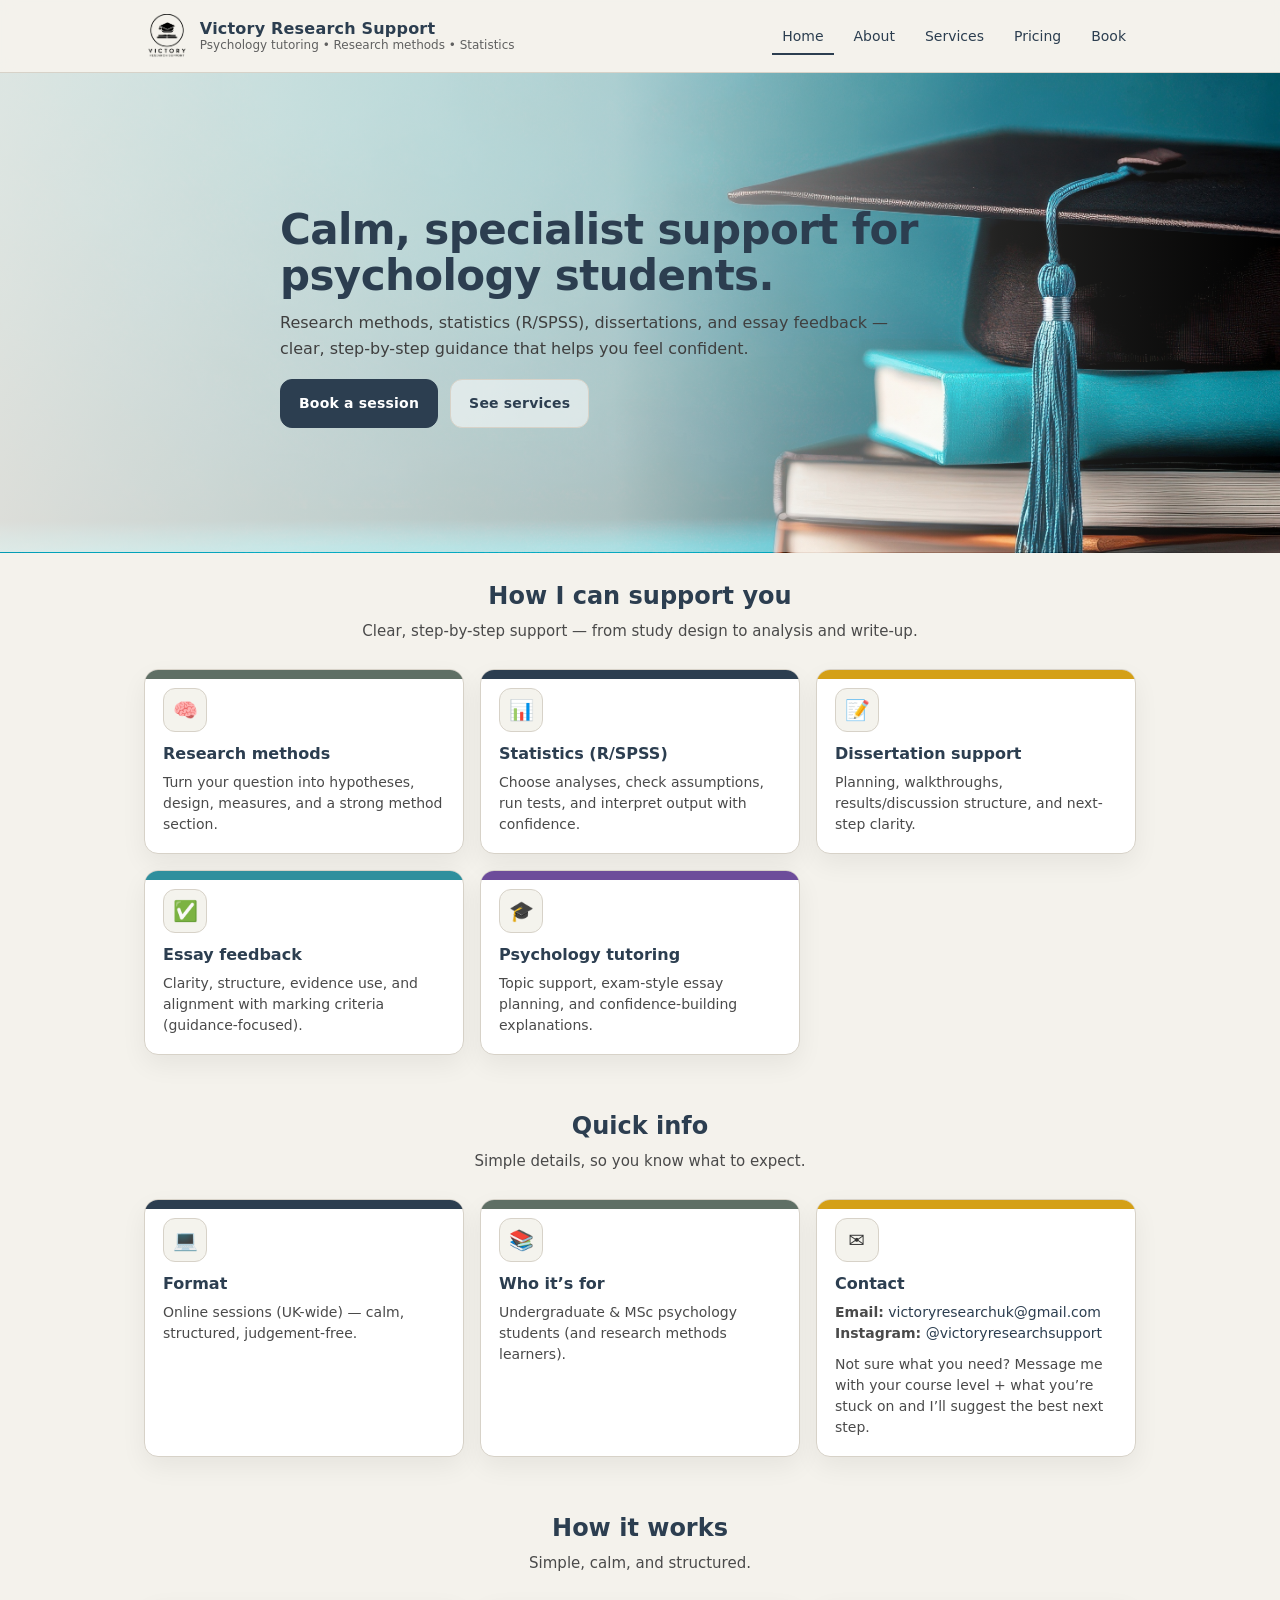
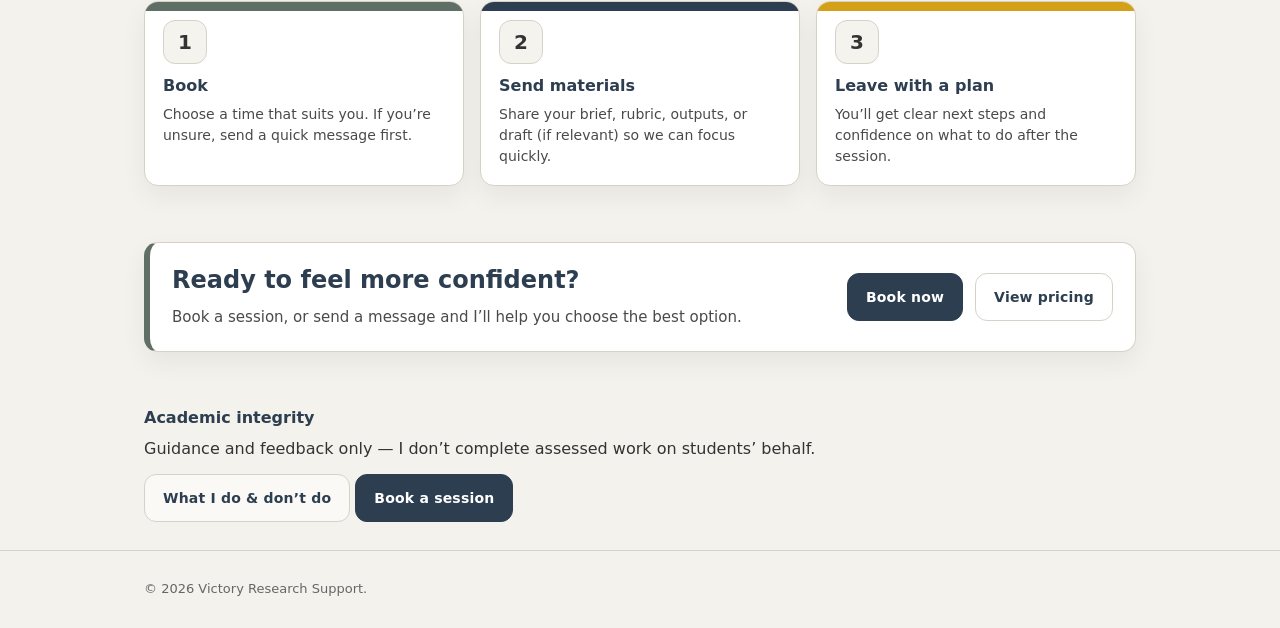
==== commit 0cce6c69: "Update index.html" ====
--- a/index.html
+++ b/index.html
@@ -15,7 +15,6 @@
 
 <header class="site-header">
   <div class="container header-inner">
-
     <a class="brand" href="index.html">
       <img src="assets/logo.png" alt="Victory Research Support logo" class="logo" />
       <div class="brand-text">
@@ -32,7 +31,6 @@
       <a href="pricing.html">Pricing</a>
       <a href="contact.html">Book</a>
     </nav>
-
   </div>
 </header>
 
@@ -56,10 +54,13 @@
         </div>
       </div>
     </div>
-  </section>
-
-  <!-- HOW I CAN SUPPORT YOU (TILES) -->
-  <section class="section section-alt">
+
+    <!-- subtle bottom fade so hero blends into the next band -->
+    <div class="hero-bottom-fade" aria-hidden="true"></div>
+  </section>
+
+  <!-- SUPPORT YOU (COLOUR BAND) -->
+  <section class="band band-mint">
     <div class="container">
       <div class="section-head">
         <h2>How I can support you</h2>
@@ -100,8 +101,8 @@
     </div>
   </section>
 
-  <!-- QUICK INFO (SAME TILE STYLE) -->
-  <section class="section">
+  <!-- QUICK INFO (COLOUR BAND) -->
+  <section class="band band-cream">
     <div class="container">
       <div class="section-head">
         <h2>Quick info</h2>
@@ -136,8 +137,8 @@
     </div>
   </section>
 
-  <!-- HOW IT WORKS (SAME TILE STYLE) -->
-  <section class="section section-muted">
+  <!-- HOW IT WORKS (COLOUR BAND) -->
+  <section class="band band-blue">
     <div class="container">
       <div class="section-head">
         <h2>How it works</h2>
@@ -167,7 +168,7 @@
   </section>
 
   <!-- CTA STRIP -->
-  <section class="section section-cta">
+  <section class="band band-cta">
     <div class="container">
       <div class="cta-box">
         <div class="cta-text">
@@ -183,6 +184,20 @@
     </div>
   </section>
 
+  <!-- BOTTOM COLOUR BAND -->
+  <section class="bottom-band">
+    <div class="container bottom-band-inner">
+      <div>
+        <h3 class="bottom-title">Academic integrity</h3>
+        <p class="bottom-text">Guidance and feedback only — I don’t complete assessed work on students’ behalf.</p>
+      </div>
+      <div class="bottom-actions">
+        <a class="btn secondary" href="services.html">What I do & don’t do</a>
+        <a class="btn primary" href="contact.html">Book a session</a>
+      </div>
+    </div>
+  </section>
+
   <footer class="site-footer">
     <div class="container">
       © <span id="year"></span> Victory Research Support.
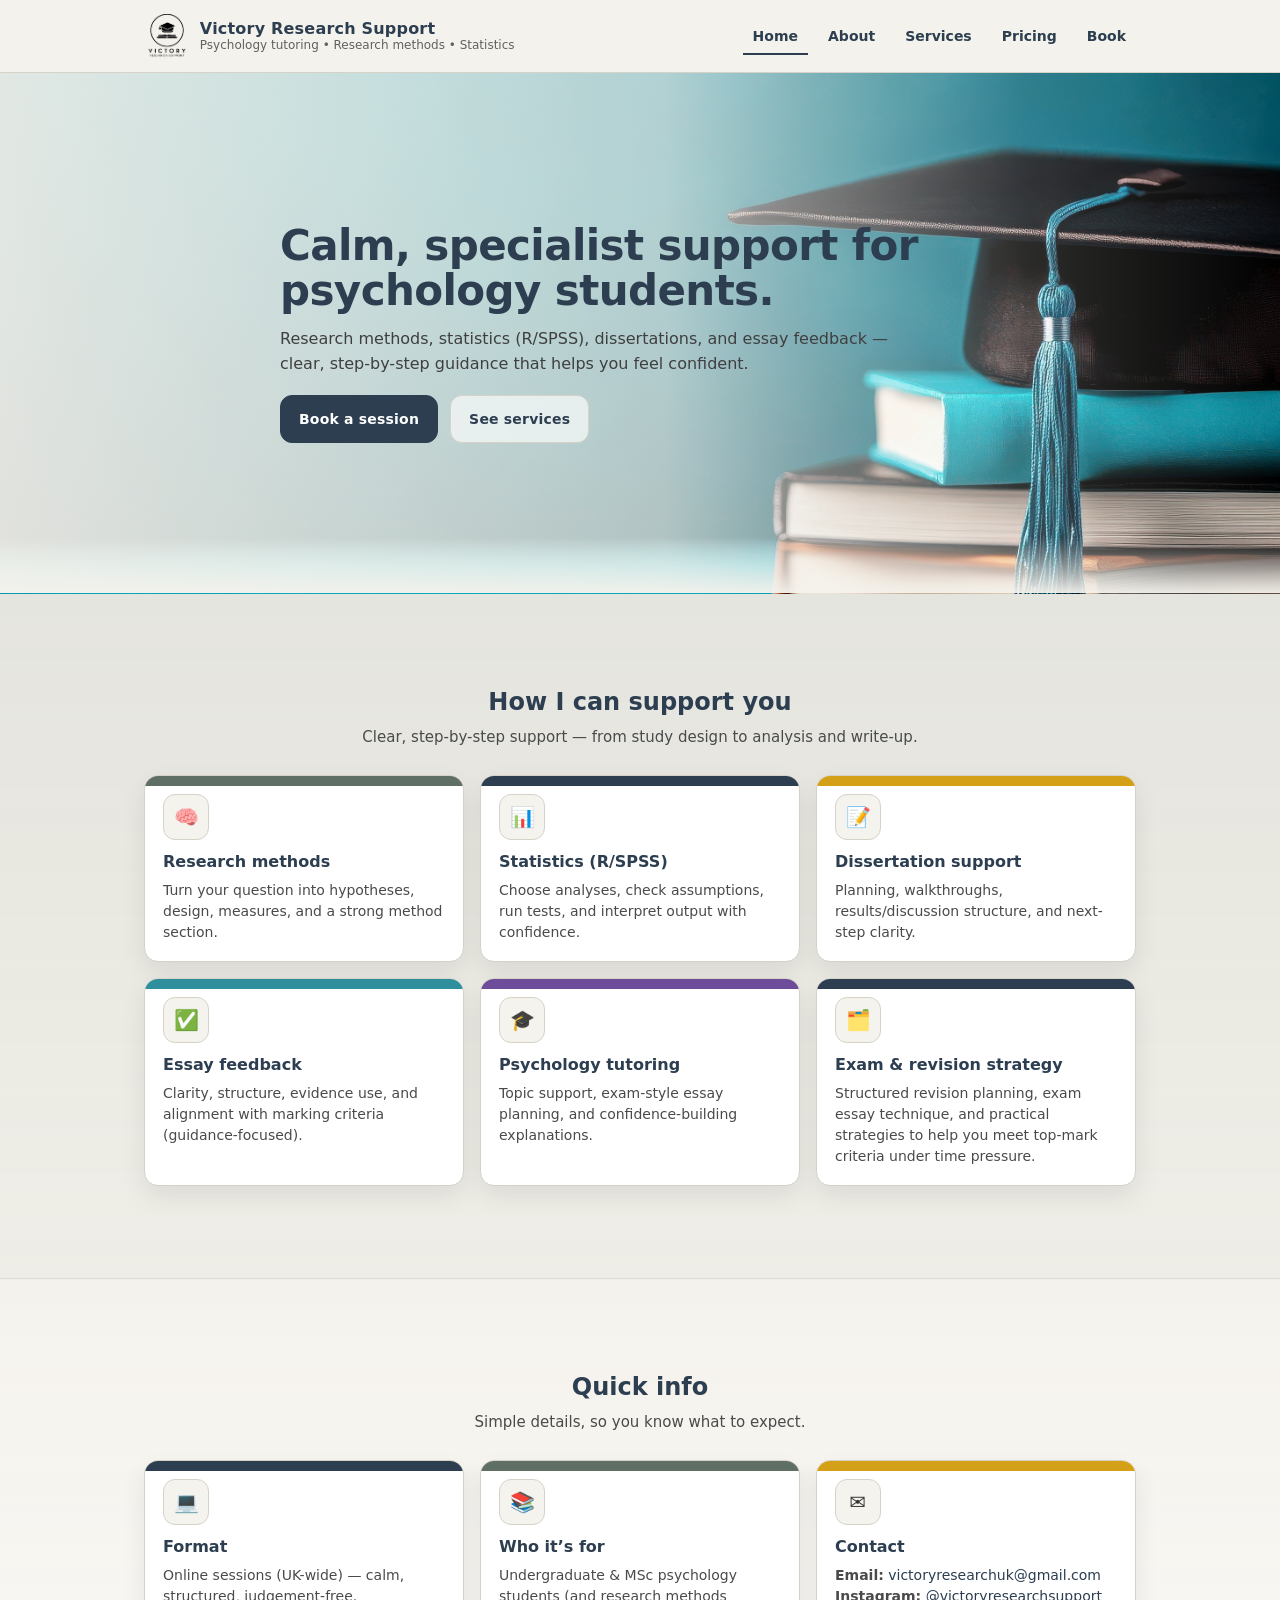
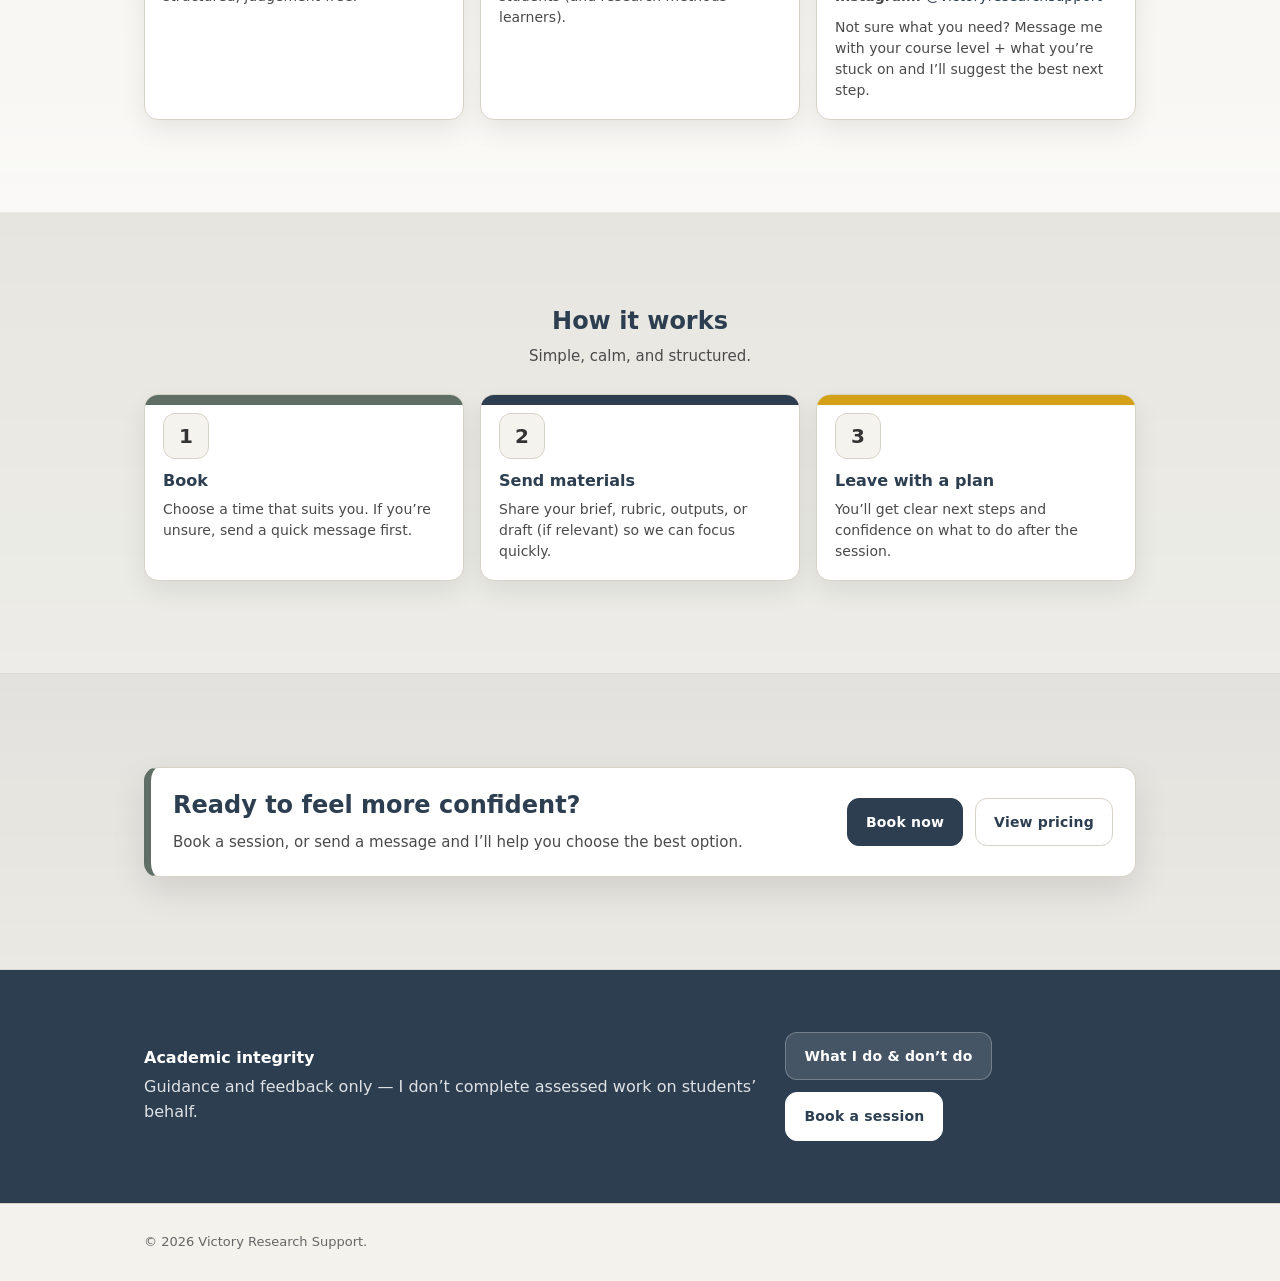
==== commit 50394d76: "Update index.html" ====
--- a/index.html
+++ b/index.html
@@ -97,6 +97,13 @@
           <h3>Psychology tutoring</h3>
           <p>Topic support, exam-style essay planning, and confidence-building explanations.</p>
         </article>
+
+        <article class="tile accent-indigo">
+          <div class="tile-icon">🗂️</div>
+          <h3>Exam & revision strategy</h3>
+          <p>Structured revision planning, exam essay technique, and practical strategies to help you meet top-mark criteria under time pressure.</p>
+        </article>
+
       </div>
     </div>
   </section>
--- a/assets/style.css
+++ b/assets/style.css
@@ -7,11 +7,13 @@
   --white:#FFFFFF;
 
   --radius: 16px;
-  --shadow: 0 10px 26px rgba(0,0,0,0.08);
+
+  /* slightly richer, less “flat” */
+  --shadow: 0 14px 34px rgba(0,0,0,0.10);
+  --shadow-soft: 0 10px 26px rgba(0,0,0,0.08);
 }
 
 *{ box-sizing:border-box; }
-
 html, body{ height:100%; }
 
 body{
@@ -93,7 +95,7 @@
 .nav-links a{
   padding:8px 10px;
   border-radius:10px;
-  font-weight:500;
+  font-weight:600;
   transition: background 0.15s ease;
 }
 
@@ -132,7 +134,6 @@
 }
 
 p{ margin:0 0 12px; }
-
 .small{ font-size:13px; color:#555; }
 
 .subtitle{
@@ -148,7 +149,7 @@
   font-size:15px;
 }
 
-/* ---------------- Buttons / Pills ---------------- */
+/* ---------------- Buttons ---------------- */
 
 .button-row{
   display:flex;
@@ -161,7 +162,7 @@
   display:inline-block;
   padding:12px 18px;
   border-radius:12px;
-  font-weight:700;
+  font-weight:800;
   font-size:14px;
   letter-spacing:0.2px;
   border:1px solid var(--soft);
@@ -175,7 +176,7 @@
 }
 
 .btn.secondary{
-  background:rgba(255,255,255,0.55);
+  background:rgba(255,255,255,0.65);
   color:var(--navy);
 }
 
@@ -184,6 +185,8 @@
   transform: translateY(-1px);
   text-decoration:none;
 }
+
+/* ---------------- Pills ---------------- */
 
 .pill-row{
   display:flex;
@@ -201,42 +204,13 @@
   color:#3f3f3f;
 }
 
-/* ---------------- Sections ---------------- */
-
-.section{ padding:56px 0; }
-
-.section-alt{
-  background: rgba(255,255,255,0.55);
-  border-top:1px solid var(--soft);
-  border-bottom:1px solid var(--soft);
-}
-
-.section-muted{
-  background: rgba(44,62,80,0.04);
-  border-top:1px solid var(--soft);
-  border-bottom:1px solid var(--soft);
-}
-
-.section-cta{
-  background: rgba(44,62,80,0.06);
-  border-top:1px solid var(--soft);
-}
-
-.section-head{
-  text-align:center;
-  max-width: 740px;
-  margin: 0 auto 26px;
-}
-
-.section-head h2{ margin:0 0 8px; }
-
 /* ---------------- Hero ---------------- */
 
 .hero{
   position:relative;
   display:flex;
   align-items:center;
-  min-height:480px;
+  min-height:520px;
   background-size:cover;
   background-position:center;
   border-bottom:1px solid rgba(0,0,0,0.06);
@@ -246,34 +220,66 @@
   position:absolute;
   inset:0;
   background: linear-gradient(to right,
-    rgba(244,242,236,0.90) 0%,
-    rgba(244,242,236,0.70) 48%,
-    rgba(244,242,236,0.14) 78%,
+    rgba(244,242,236,0.92) 0%,
+    rgba(244,242,236,0.72) 52%,
+    rgba(244,242,236,0.18) 80%,
     rgba(244,242,236,0.00) 100%);
+}
+
+.hero-bottom-fade{
+  position:absolute;
+  left:0; right:0; bottom:0;
+  height:56px;
+  background: linear-gradient(to bottom, rgba(244,242,236,0.00), rgba(244,242,236,0.95));
+  pointer-events:none;
 }
 
 .hero-inner{
   position:relative;
   z-index:1;
+  display:flex;
+  align-items:center;
+  min-height:520px;
 }
 
 .hero-content{
   max-width:720px;
-  padding-top:10px;
-}
-
-.integrity{
-  margin-top:14px;
-  color:#4f4f4f;
-  background: rgba(244,242,236,0.78);
-  display:inline-block;
-  padding:8px 10px;
-  border-radius:10px;
-  border:1px solid var(--soft);
-  font-size:13px;
-}
-
-/* ---------------- Tiles (template-like boxes) ---------------- */
+}
+
+/* ---------------- Colour bands ---------------- */
+
+.band{
+  padding:64px 0;
+  border-top:1px solid rgba(0,0,0,0.04);
+  border-bottom:1px solid rgba(0,0,0,0.04);
+}
+
+.band-mint{
+  background: linear-gradient(180deg, rgba(95,111,101,0.10), rgba(95,111,101,0.04));
+}
+
+.band-cream{
+  background: linear-gradient(180deg, rgba(244,242,236,0.95), rgba(255,255,255,0.55));
+}
+
+.band-blue{
+  background: linear-gradient(180deg, rgba(44,62,80,0.07), rgba(44,62,80,0.03));
+}
+
+.band-cta{
+  background: linear-gradient(180deg, rgba(44,62,80,0.09), rgba(44,62,80,0.05));
+}
+
+/* section heading */
+.section-head{
+  text-align:center;
+  max-width: 760px;
+  margin: 0 auto 26px;
+}
+
+.section-head h2{ margin:0 0 8px; }
+
+/* ---------------- Tiles (boxes) ---------------- */
 
 .tiles{
   display:grid;
@@ -281,25 +287,18 @@
   gap: 16px;
 }
 
-/* Special layouts */
 .tiles-3{ grid-template-columns: repeat(3, 1fr); }
 
-/* 5-tile layout: 3 on first row, 2 on second row (nice balance) */
 .tiles-5{
   grid-template-columns: repeat(3, 1fr);
 }
-.tiles-5 > :nth-child(4),
-.tiles-5 > :nth-child(5){
-  grid-column: span 1;
-}
-
-/* Tile itself */
+
 .tile{
   background: var(--white);
   border:1px solid var(--soft);
   border-radius: 14px;
   padding: 18px;
-  box-shadow: 0 10px 26px rgba(0,0,0,0.06);
+  box-shadow: var(--shadow-soft);
   position: relative;
   overflow:hidden;
 }
@@ -308,13 +307,13 @@
   content:"";
   position:absolute;
   left:0; top:0; right:0;
-  height: 9px;
+  height: 10px;
   background: var(--navy);
 }
 
 .tile-icon{
-  width: 44px;
-  height: 44px;
+  width: 46px;
+  height: 46px;
   border-radius: 12px;
   display:flex;
   align-items:center;
@@ -322,7 +321,7 @@
   background: rgba(244,242,236,0.92);
   border: 1px solid var(--soft);
   font-size: 20px;
-  font-weight: 800;
+  font-weight: 900;
   margin-bottom: 12px;
 }
 
@@ -351,14 +350,63 @@
   align-items:center;
   justify-content:space-between;
   gap: 16px;
-  box-shadow: 0 10px 26px rgba(0,0,0,0.06);
-  border-left: 6px solid var(--sage);
+  box-shadow: var(--shadow);
+  border-left: 7px solid var(--sage);
 }
 
 .cta-actions{
   display:flex;
   gap: 12px;
   flex-wrap: wrap;
+}
+
+/* ---------------- Bottom band ---------------- */
+
+.bottom-band{
+  background: var(--navy);
+  color: rgba(255,255,255,0.92);
+  padding: 34px 0;
+}
+
+.bottom-band-inner{
+  display:flex;
+  align-items:center;
+  justify-content:space-between;
+  gap:16px;
+}
+
+.bottom-title{
+  color:#fff;
+  margin:0 0 6px;
+  font-size:16px;
+}
+
+.bottom-text{
+  margin:0;
+  color: rgba(255,255,255,0.85);
+  max-width: 70ch;
+}
+
+.bottom-actions{
+  display:flex;
+  gap:12px;
+  flex-wrap:wrap;
+}
+
+.bottom-band .btn.secondary{
+  background: rgba(255,255,255,0.12);
+  border-color: rgba(255,255,255,0.25);
+  color:#fff;
+}
+
+.bottom-band .btn.secondary:hover{
+  background: rgba(255,255,255,0.18);
+}
+
+.bottom-band .btn.primary{
+  background: #ffffff;
+  border-color: #ffffff;
+  color: var(--navy);
 }
 
 /* ---------------- Footer ---------------- */
@@ -383,9 +431,8 @@
 
 @media (max-width: 700px){
   .container{ padding:18px 16px; }
-  .section{ padding:40px 0; }
-
-  /* Header stacks */
+  .band{ padding:44px 0; }
+
   .header-inner{
     flex-direction: column;
     align-items: flex-start;
@@ -395,11 +442,9 @@
   .logo{ height:40px; }
   .brand-text strong{ font-size:15px; }
 
-  /* Tag swap */
   .tag-desktop{ display:none; }
   .tag-mobile{ display:block; max-width:34ch; }
 
-  /* Nav chips */
   .nav-links{ width:100%; justify-content:flex-start; gap:8px; }
   .nav-links a{
     background: rgba(255,255,255,0.65);
@@ -415,20 +460,23 @@
     background: rgba(255,255,255,0.92);
   }
 
-  /* Hero readable */
   .hero{
     min-height:auto;
     padding: 34px 0 26px;
   }
 
+  .hero-inner{
+    min-height:auto;
+    display:block;
+  }
+
   .hero-overlay{
     background: linear-gradient(to right,
       rgba(244,242,236,0.95) 0%,
-      rgba(244,242,236,0.86) 72%,
-      rgba(244,242,236,0.45) 100%);
-  }
-
-  /* keep hero text left in overlay zone */
+      rgba(244,242,236,0.86) 78%,
+      rgba(244,242,236,0.52) 100%);
+  }
+
   .hero h1,
   .hero .subtitle{
     max-width: 34ch;
@@ -437,7 +485,6 @@
   h1{ font-size:30px; }
   .subtitle{ font-size:15px; margin-bottom:14px; }
 
-  /* Buttons full width */
   .button-row{
     flex-direction: column;
     align-items: stretch;
@@ -445,17 +492,23 @@
   }
   .btn{ width:100%; text-align:center; }
 
-  /* Tiles single column */
-  .tiles{ grid-template-columns: 1fr; }
-  .tiles-3{ grid-template-columns: 1fr; }
-  .tiles-5{ grid-template-columns: 1fr; }
-
-  /* CTA stacks */
+  .tiles,
+  .tiles-3,
+  .tiles-5{
+    grid-template-columns: 1fr;
+  }
+
   .cta-box{
     flex-direction: column;
     align-items:flex-start;
   }
-
   .cta-actions{ width:100%; }
   .cta-actions .btn{ width:100%; }
-}
+
+  .bottom-band-inner{
+    flex-direction: column;
+    align-items:flex-start;
+  }
+  .bottom-actions{ width:100%; }
+  .bottom-actions .btn{ width:100%; text-align:center; }
+}
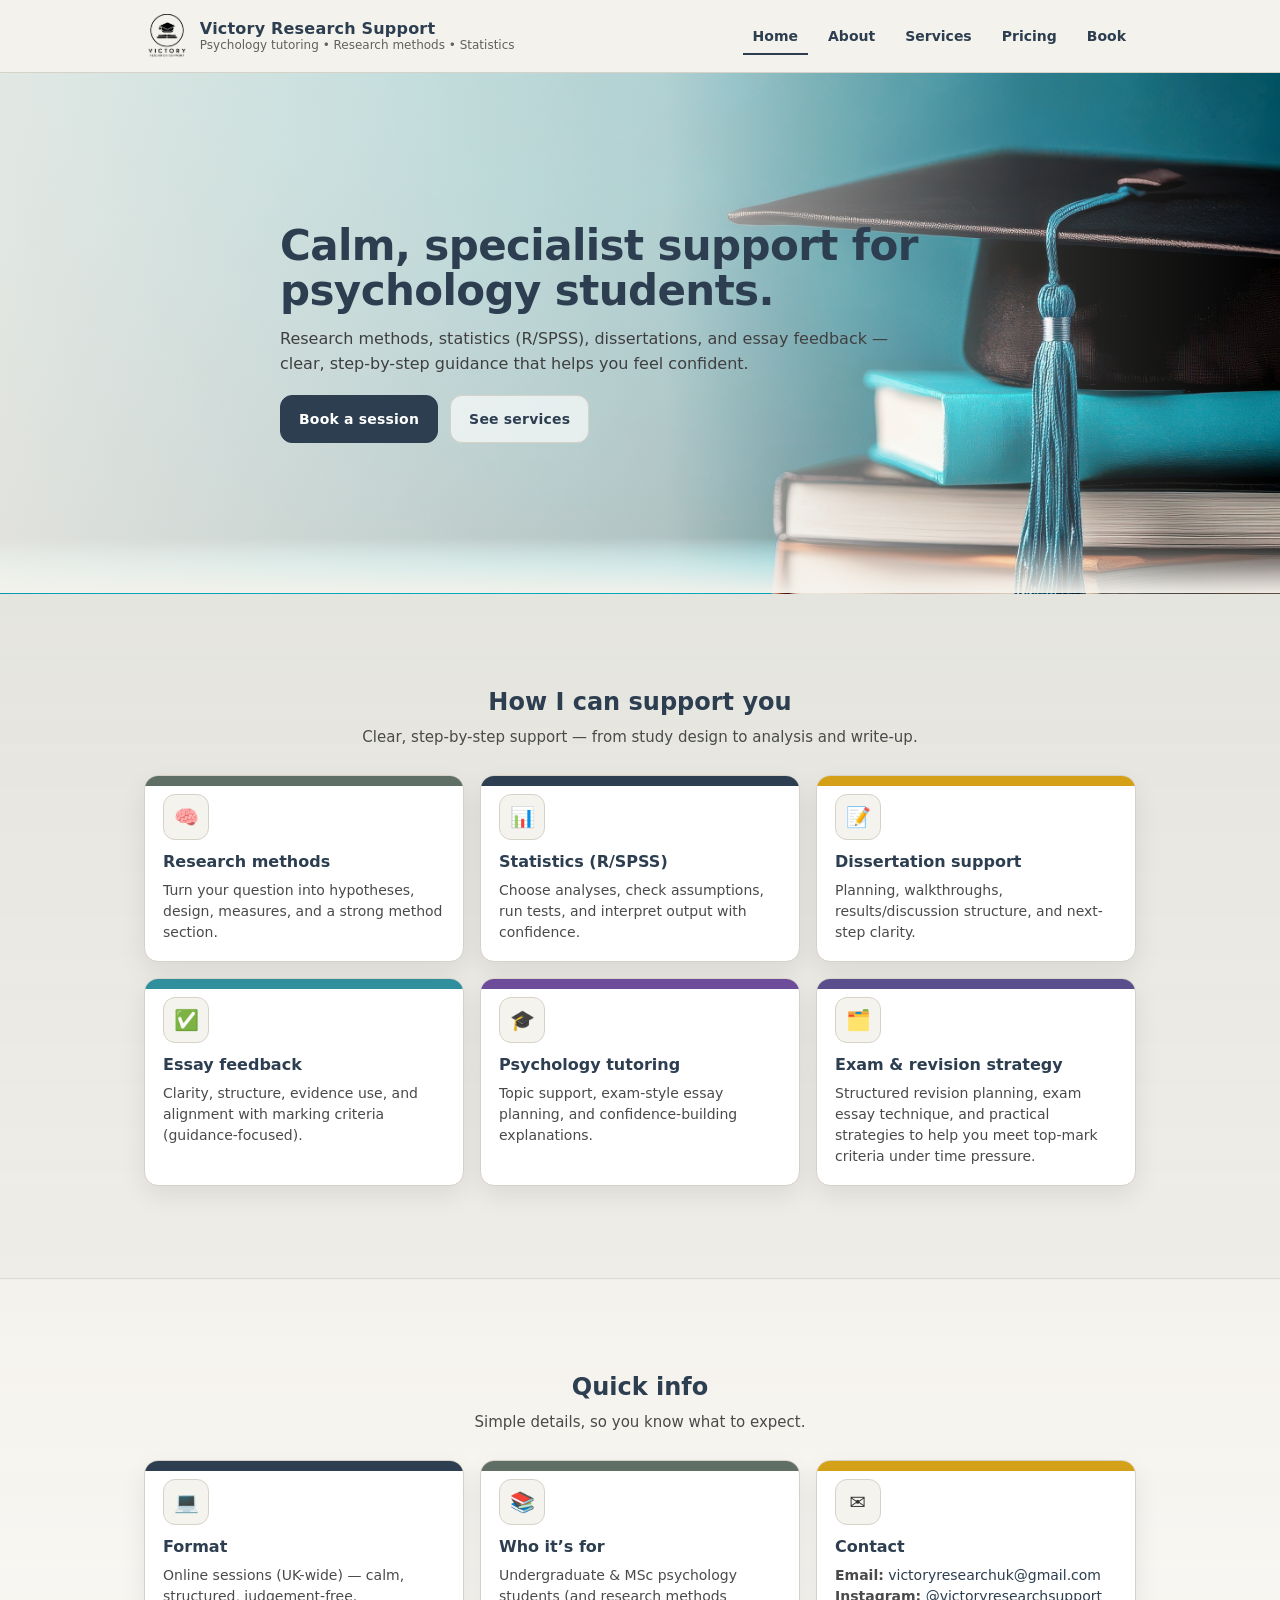
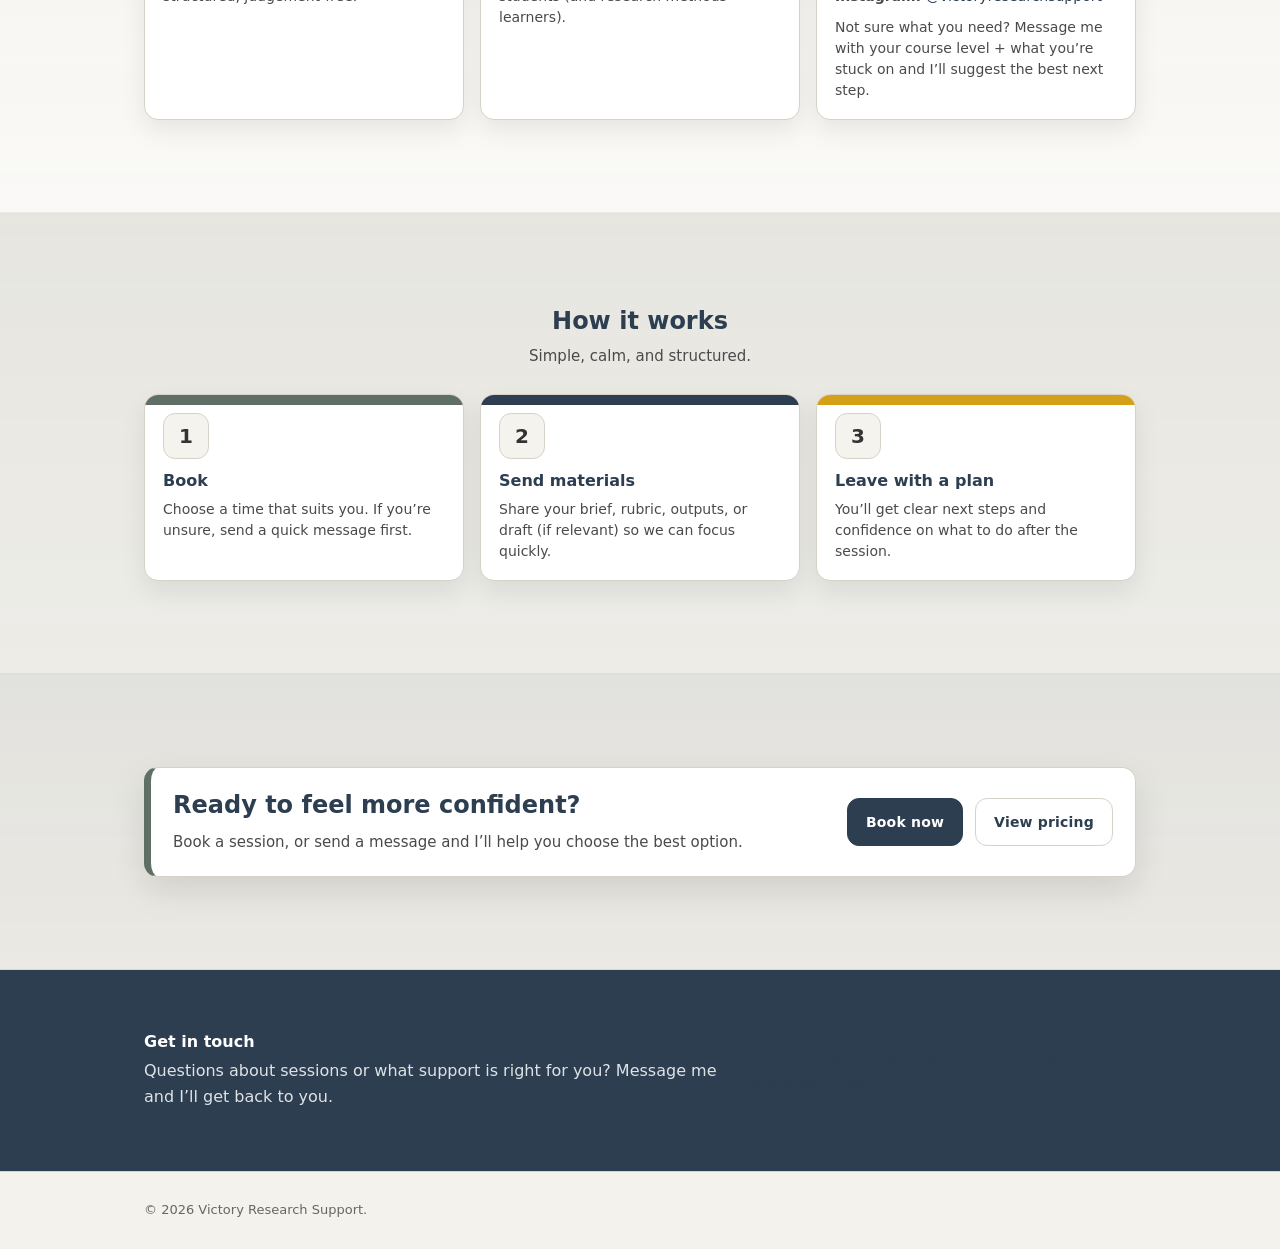
==== commit 831a0b12: "Update index.html" ====
--- a/index.html
+++ b/index.html
@@ -191,16 +191,21 @@
     </div>
   </section>
 
-  <!-- BOTTOM COLOUR BAND -->
+  <!-- BOTTOM COLOUR BAND (CONTACT) -->
   <section class="bottom-band">
     <div class="container bottom-band-inner">
       <div>
-        <h3 class="bottom-title">Academic integrity</h3>
-        <p class="bottom-text">Guidance and feedback only — I don’t complete assessed work on students’ behalf.</p>
-      </div>
-      <div class="bottom-actions">
-        <a class="btn secondary" href="services.html">What I do & don’t do</a>
-        <a class="btn primary" href="contact.html">Book a session</a>
+        <h3 class="bottom-title">Get in touch</h3>
+        <p class="bottom-text">
+          Questions about sessions or what support is right for you? Message me and I’ll get back to you.
+        </p>
+      </div>
+  
+      <div class="bottom-contact" aria-label="Contact links">
+        <a href="mailto:victoryresearchuk@gmail.com">victoryresearchuk@gmail.com</a>
+        <a href="https://instagram.com/victoryresearchsupport" target="_blank" rel="noopener">Instagram</a>
+        <a href="#" target="_blank" rel="noopener">Facebook</a>
+        <a href="#" target="_blank" rel="noopener">LinkedIn</a>
       </div>
     </div>
   </section>
--- a/assets/style.css
+++ b/assets/style.css
@@ -338,6 +338,7 @@
 .accent-amber::before{ background: #D4A017; }
 .accent-teal::before{ background: #2F8F9D; }
 .accent-plum::before{ background: #6D4C9A; }
+.accent-indigo::before{ background:#5B4E8C; }
 
 /* ---------------- CTA box ---------------- */
 
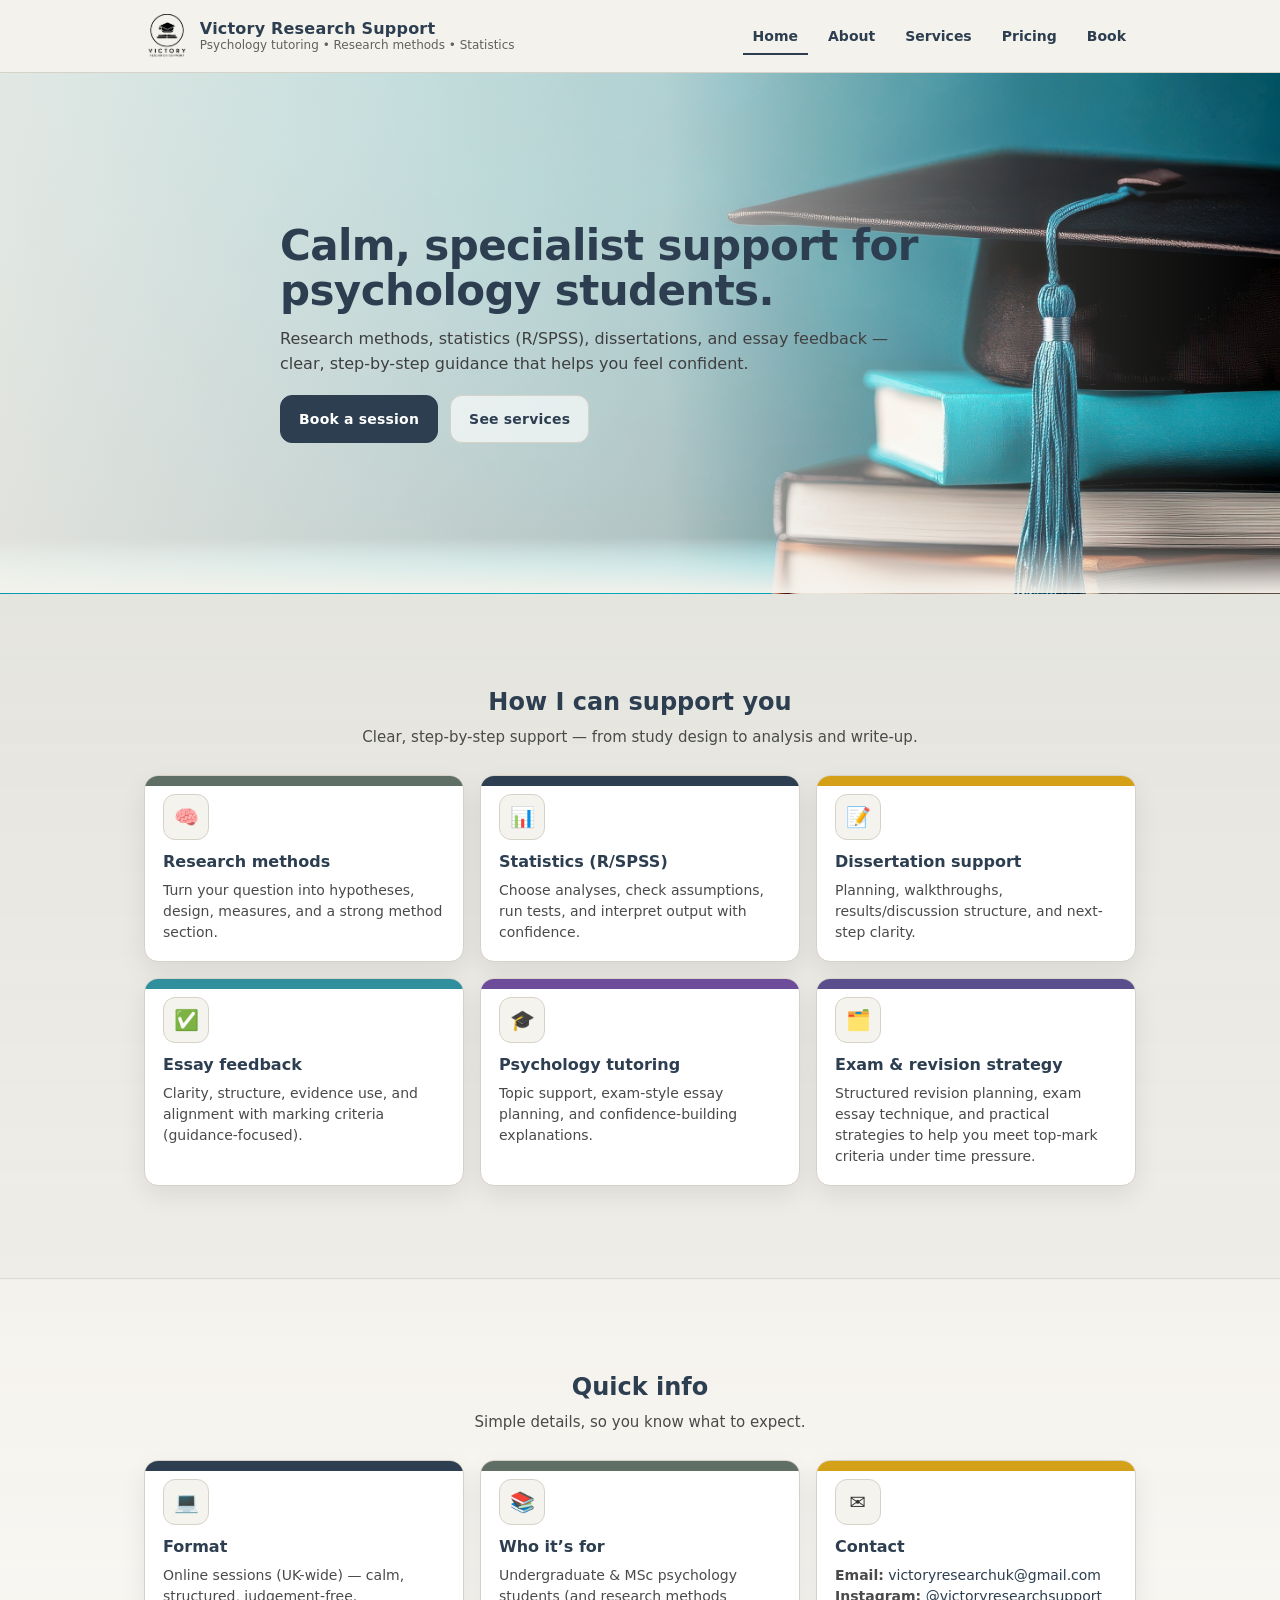
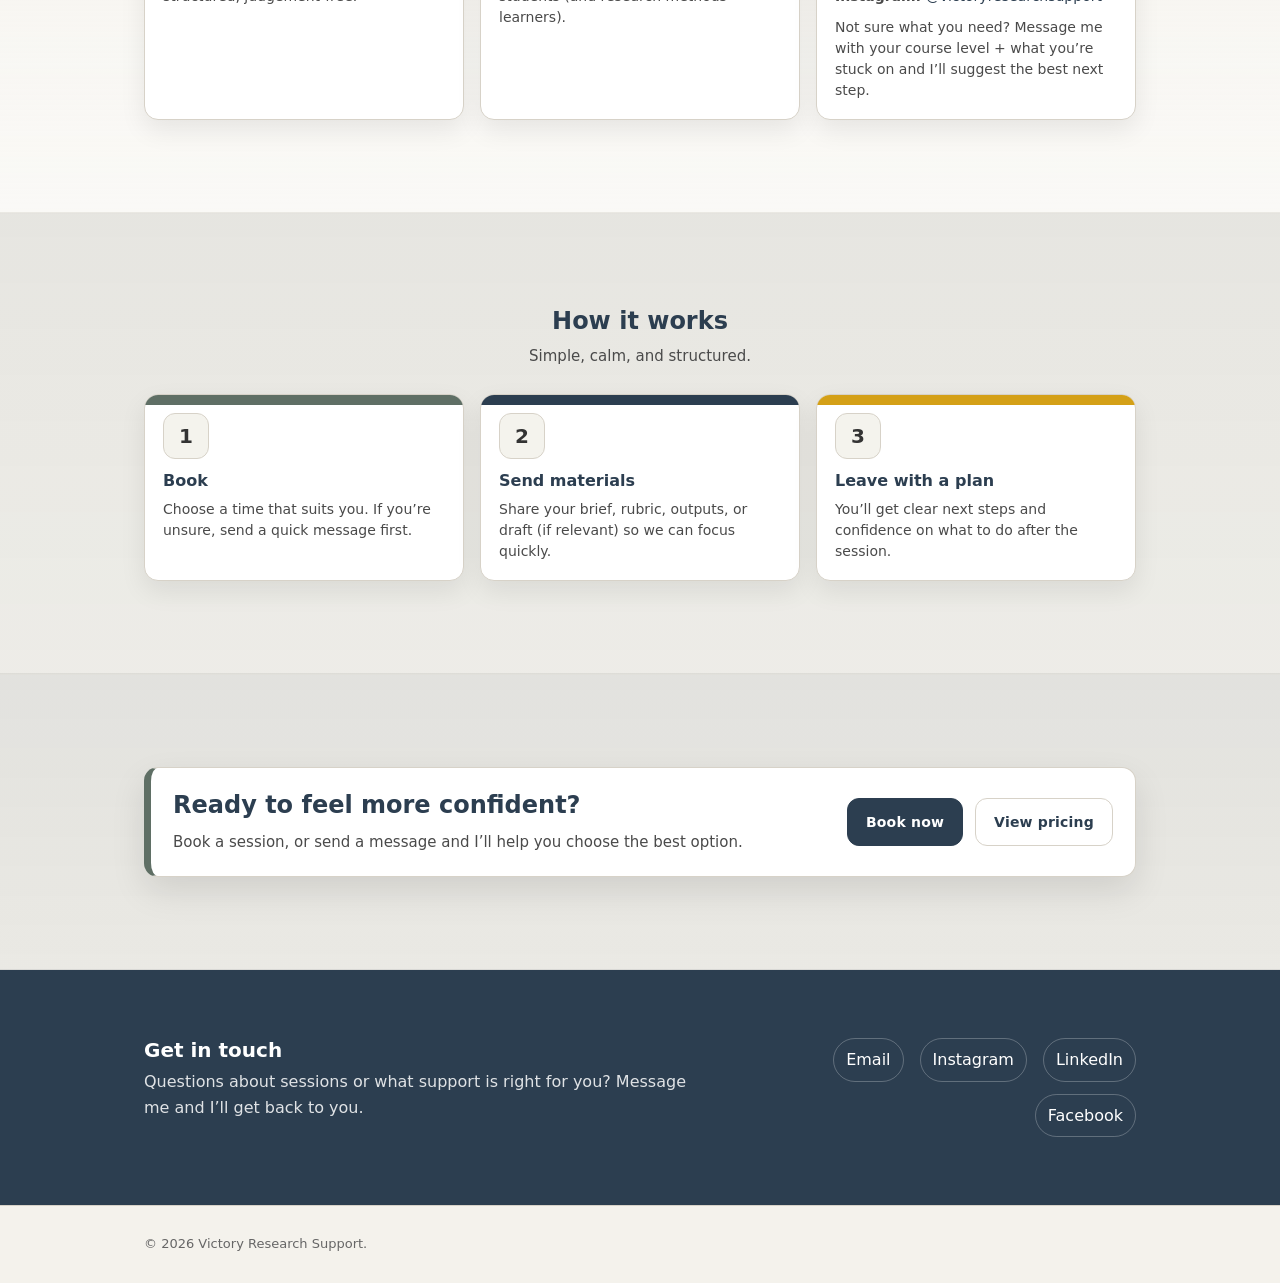
==== commit d1341822: "Update index.html" ====
--- a/index.html
+++ b/index.html
@@ -194,7 +194,7 @@
   <!-- BOTTOM COLOUR BAND (CONTACT) -->
   <section class="bottom-band">
     <div class="container bottom-band-inner">
-      <div>
+      <div class="bottom-left">
         <h3 class="bottom-title">Get in touch</h3>
         <p class="bottom-text">
           Questions about sessions or what support is right for you? Message me and I’ll get back to you.
@@ -202,10 +202,10 @@
       </div>
   
       <div class="bottom-contact" aria-label="Contact links">
-        <a href="mailto:victoryresearchuk@gmail.com">victoryresearchuk@gmail.com</a>
-        <a href="https://instagram.com/victoryresearchsupport" target="_blank" rel="noopener">Instagram</a>
-        <a href="#" target="_blank" rel="noopener">Facebook</a>
-        <a href="#" target="_blank" rel="noopener">LinkedIn</a>
+        <a class="contact-pill" href="mailto:victoryresearchuk@gmail.com">Email</a>
+        <a class="contact-pill" href="https://instagram.com/victoryresearchsupport" target="_blank" rel="noopener">Instagram</a>
+        <a class="contact-pill" href="https://www.linkedin.com/" target="_blank" rel="noopener">LinkedIn</a>
+        <a class="contact-pill" href="https://www.facebook.com/" target="_blank" rel="noopener">Facebook</a>
       </div>
     </div>
   </section>
--- a/assets/style.css
+++ b/assets/style.css
@@ -361,53 +361,69 @@
   flex-wrap: wrap;
 }
 
-/* ---------------- Bottom band ---------------- */
+/* ---------------------------
+   Bottom band (contact strip)
+--------------------------- */
 
 .bottom-band{
   background: var(--navy);
-  color: rgba(255,255,255,0.92);
-  padding: 34px 0;
+  color: #fff;
+  padding: 40px 0;
 }
 
 .bottom-band-inner{
-  display:flex;
-  align-items:center;
-  justify-content:space-between;
-  gap:16px;
+  display: flex;
+  align-items: flex-start;
+  justify-content: space-between;
+  gap: 28px;
 }
 
 .bottom-title{
-  color:#fff;
-  margin:0 0 6px;
-  font-size:16px;
+  margin: 0 0 6px;
+  font-size: 20px;
+  color: #fff;
 }
 
 .bottom-text{
-  margin:0;
+  margin: 0;
   color: rgba(255,255,255,0.85);
-  max-width: 70ch;
-}
-
-.bottom-actions{
-  display:flex;
-  gap:12px;
-  flex-wrap:wrap;
-}
-
-.bottom-band .btn.secondary{
-  background: rgba(255,255,255,0.12);
-  border-color: rgba(255,255,255,0.25);
-  color:#fff;
-}
-
-.bottom-band .btn.secondary:hover{
-  background: rgba(255,255,255,0.18);
-}
-
-.bottom-band .btn.primary{
-  background: #ffffff;
-  border-color: #ffffff;
-  color: var(--navy);
+  max-width: 60ch;
+}
+
+.bottom-contact{
+  display: flex;
+  flex-wrap: wrap;
+  gap: 12px 16px;
+  justify-content: flex-end;
+  align-items: center;
+  text-align: right;
+}
+
+.bottom-contact a{
+  color: #fff;
+  text-decoration: none;
+  padding: 8px 12px;
+  border: 1px solid rgba(255,255,255,0.25);
+  border-radius: 999px;
+  transition: background 0.15s ease, border-color 0.15s ease;
+}
+
+.bottom-contact a:hover{
+  background: rgba(255,255,255,0.10);
+  border-color: rgba(255,255,255,0.40);
+  text-decoration: none;
+}
+
+/* Mobile */
+@media (max-width: 860px){
+  .bottom-band-inner{
+    flex-direction: column;
+    align-items: flex-start;
+  }
+  .bottom-contact{
+    justify-content: flex-start;
+    text-align: left;
+  }
 }
 
 /* ---------------- Footer ---------------- */
